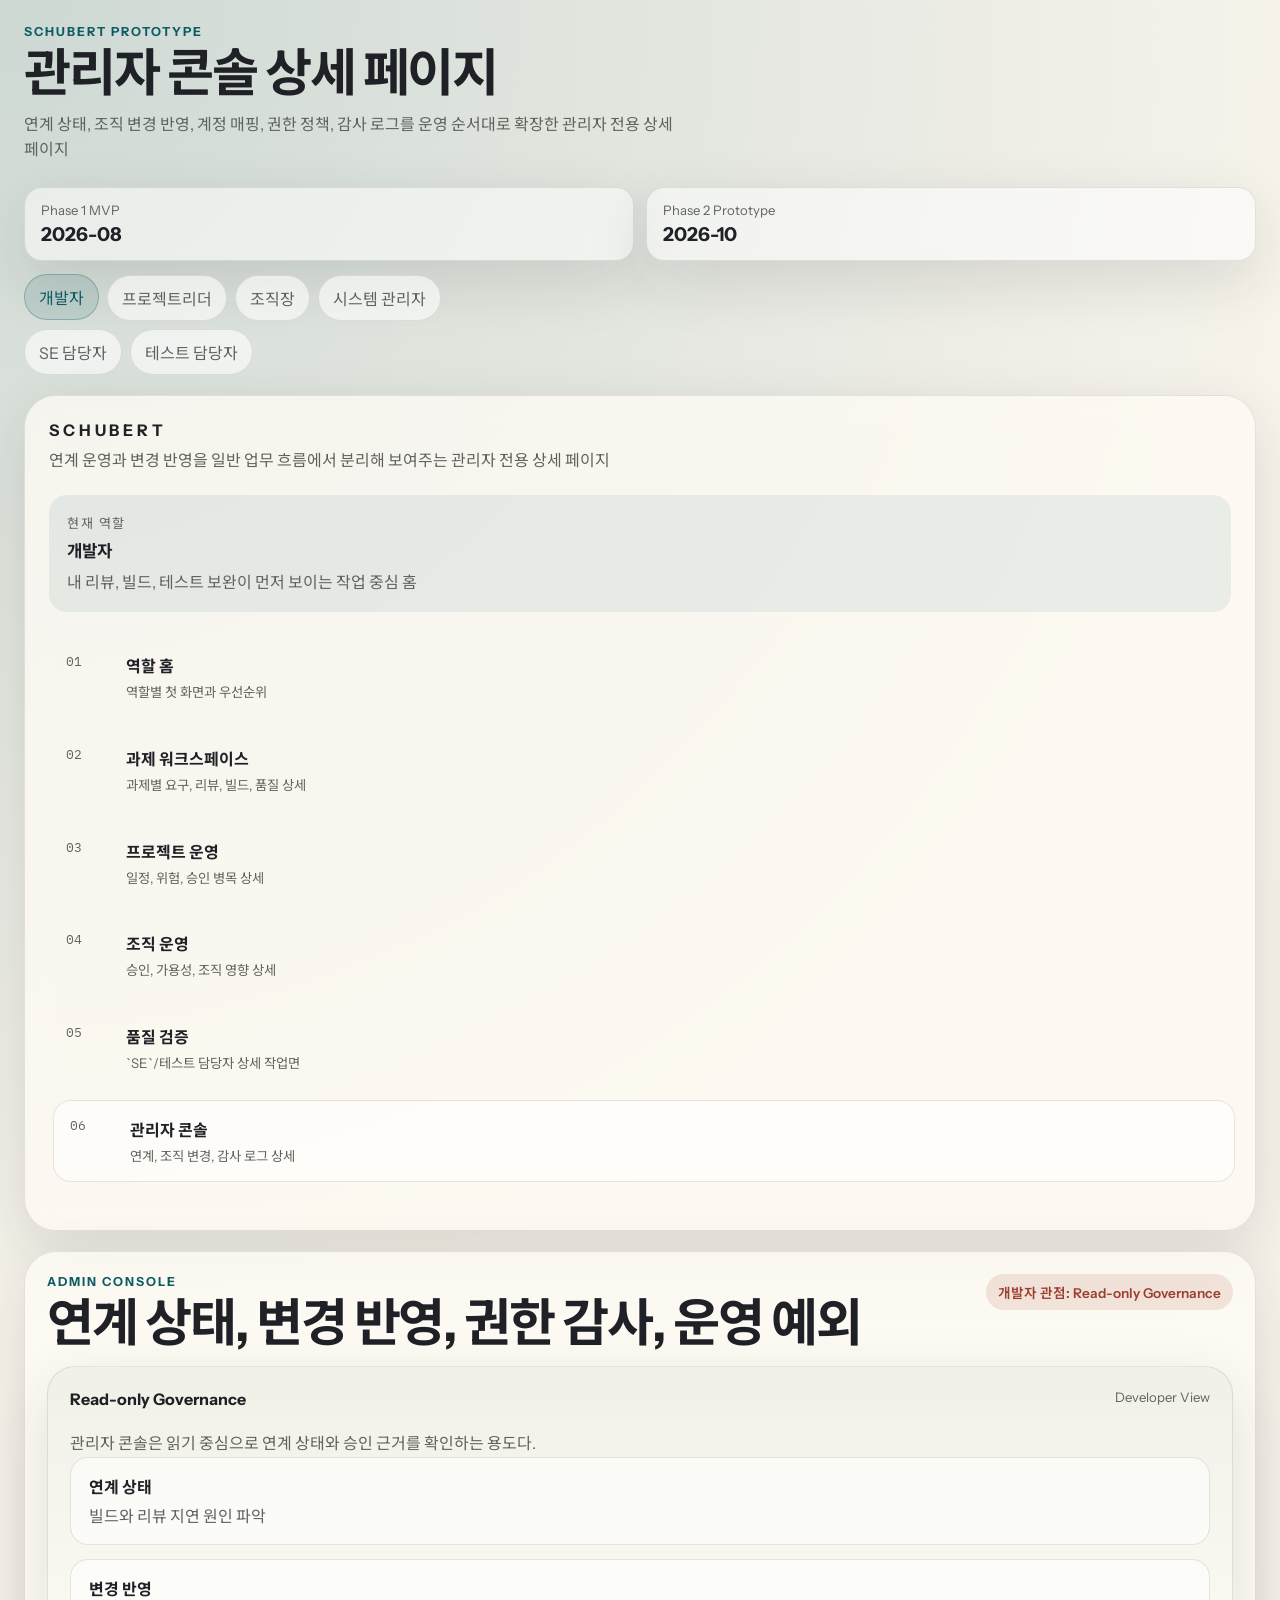
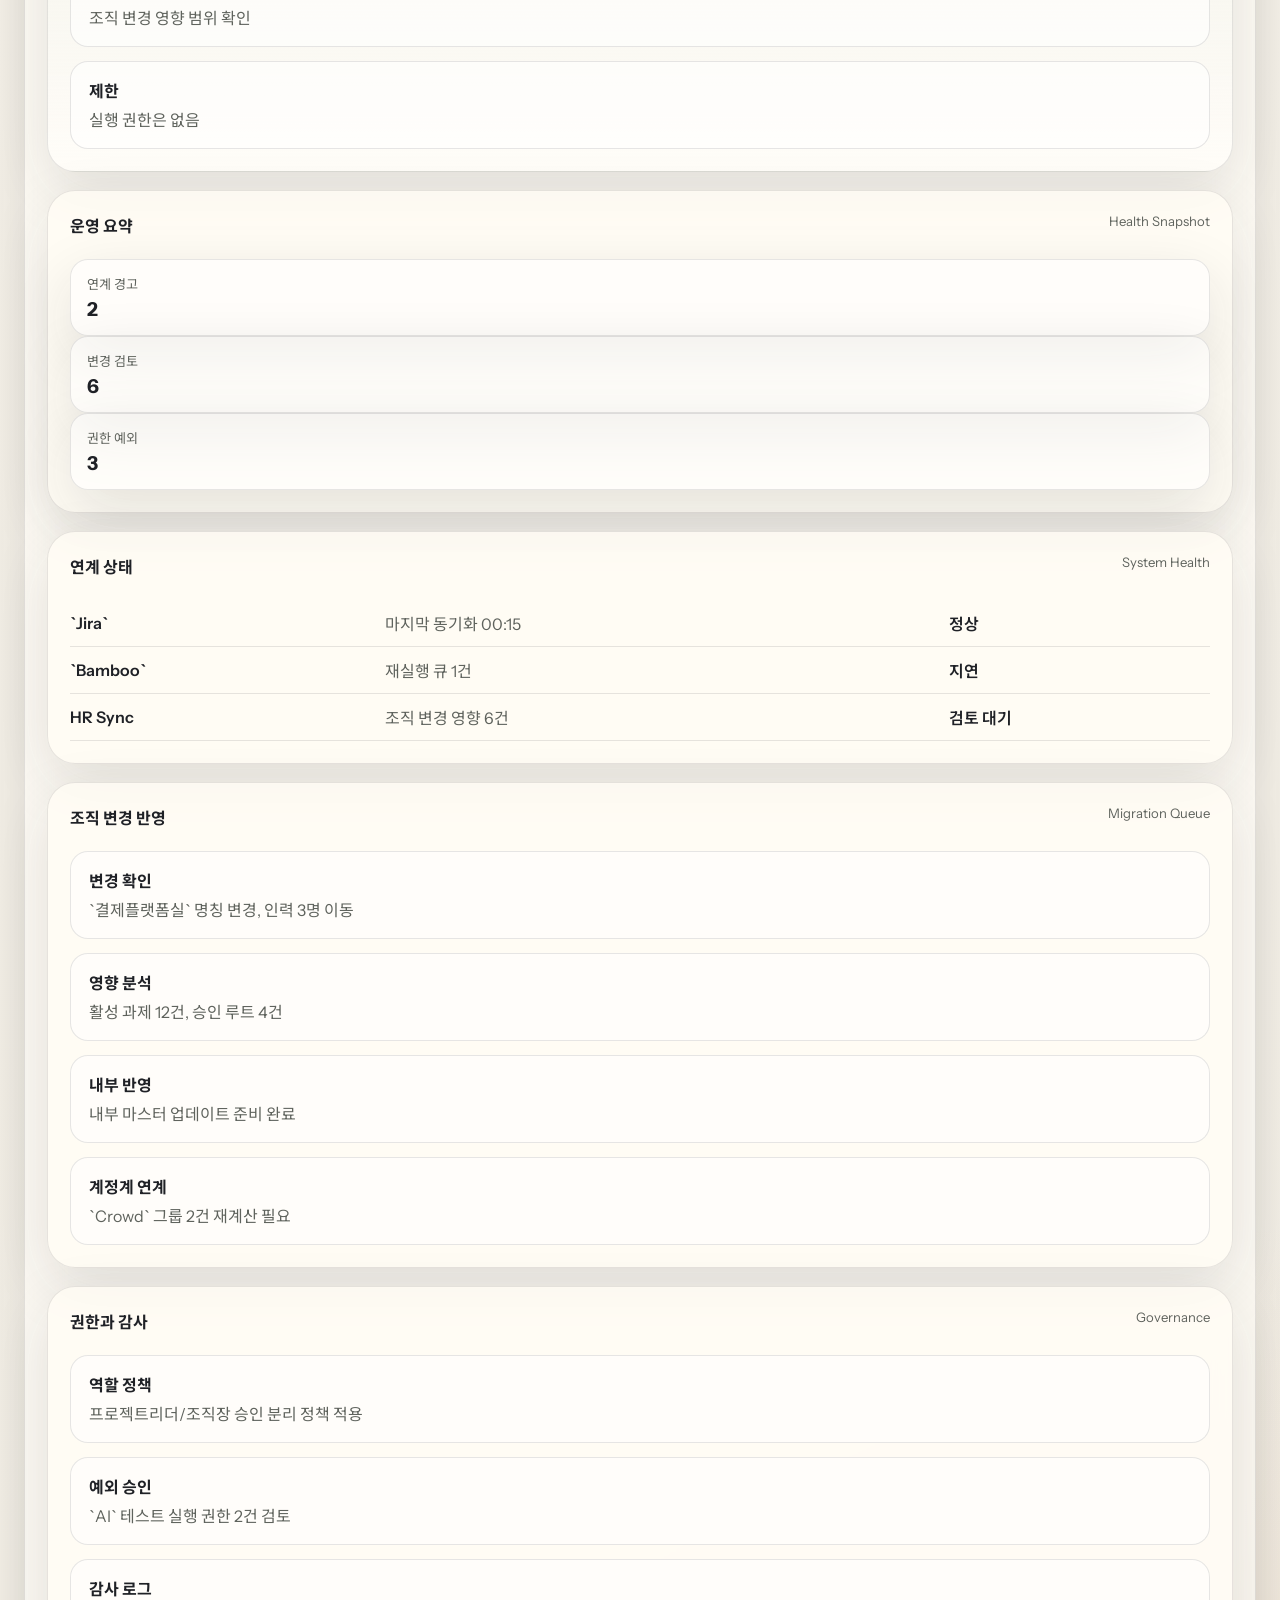
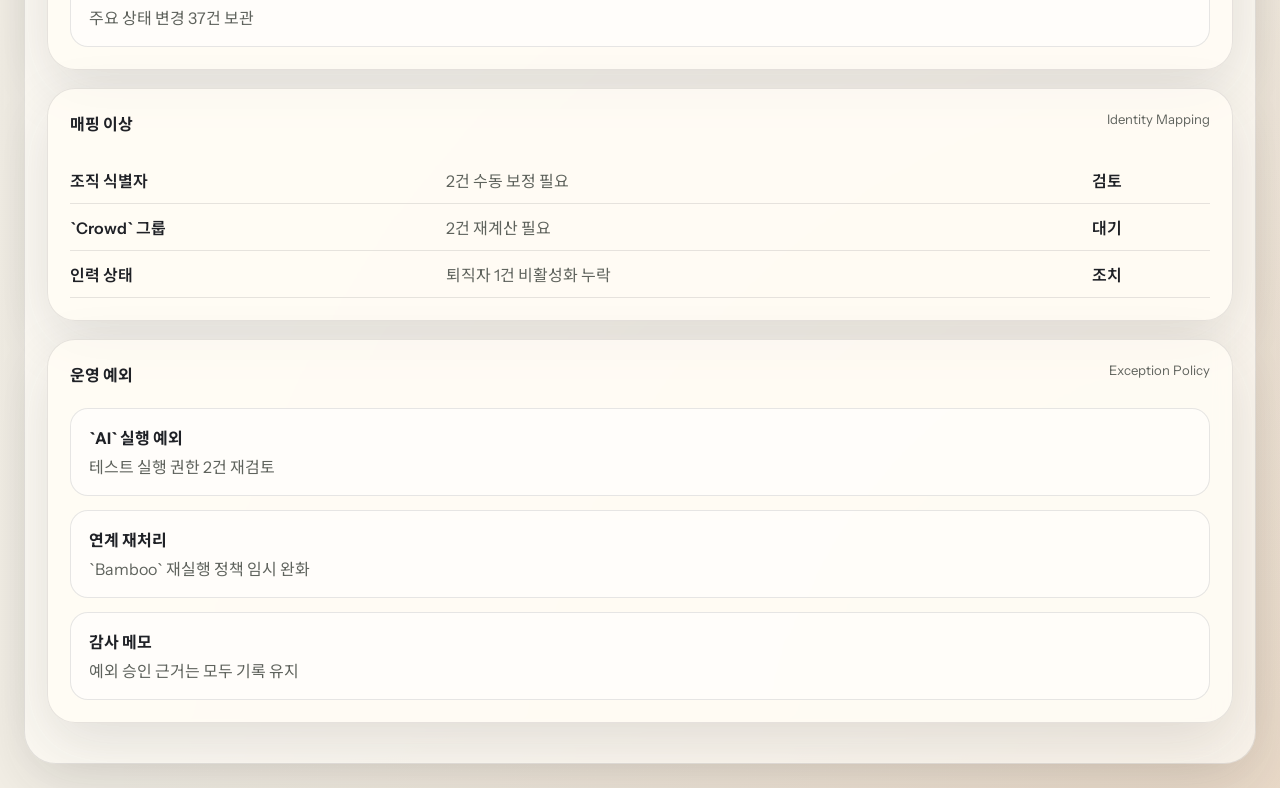
==== src/ui_prototype/admin.html @ fbc4ec31 "Add detailed prototype pages and renders" ====
<!DOCTYPE html>
<html lang="ko">
  <head><meta charset="UTF-8" /><meta name="viewport" content="width=device-width, initial-scale=1.0" /><title>Schubert Admin Console</title><link rel="preconnect" href="https://fonts.googleapis.com" /><link rel="preconnect" href="https://fonts.gstatic.com" crossorigin /><link href="https://fonts.googleapis.com/css2?family=Instrument+Sans:wght@400;500;600;700&family=IBM+Plex+Mono:wght@400;500&family=Noto+Sans+KR:wght@400;500;700&display=swap" rel="stylesheet" /><link rel="stylesheet" href="./styles.css" /></head>
  <body data-screen="admin">
    <div class="app-shell">
      <header class="topbar">
        <div class="topbar-copy"><p class="eyebrow">Schubert Prototype</p><h1>관리자 콘솔 상세 페이지</h1><p class="topbar-summary">연계 상태, 조직 변경 반영, 계정 매핑, 권한 정책, 감사 로그를 운영 순서대로 확장한 관리자 전용 상세 페이지</p></div>
        <div class="topbar-side"><div class="topbar-meta"><div><span>Phase 1 MVP</span><strong>2026-08</strong></div><div><span>Phase 2 Prototype</span><strong>2026-10</strong></div></div><div class="role-switcher" aria-label="역할 전환"><button class="role-chip" data-role="developer">개발자</button><button class="role-chip" data-role="project-lead">프로젝트리더</button><button class="role-chip" data-role="org-head">조직장</button><button class="role-chip" data-role="sys-admin">시스템 관리자</button><button class="role-chip" data-role="se">SE 담당자</button><button class="role-chip" data-role="qa">테스트 담당자</button></div></div>
      </header>
      <div class="layout">
        <aside class="sidebar">
          <div class="brand-block"><p class="brand-name">SCHUBERT</p><p class="brand-copy">연계 운영과 변경 반영을 일반 업무 흐름에서 분리해 보여주는 관리자 전용 상세 페이지</p></div>
          <div class="sidebar-role"><p class="sidebar-label">현재 역할</p><strong id="role-name">개발자</strong><p id="role-summary">내 리뷰, 빌드, 테스트 보완이 먼저 보이는 작업 중심 홈</p></div>
          <nav class="screen-nav" aria-label="프로토타입 화면">
            <a class="nav-item" data-screen="overview" href="./index.html"><span class="nav-index">01</span><span><strong>역할 홈</strong><small>역할별 첫 화면과 우선순위</small></span></a>
            <a class="nav-item" data-screen="tasks" href="./tasks.html"><span class="nav-index">02</span><span><strong>과제 워크스페이스</strong><small>과제별 요구, 리뷰, 빌드, 품질 상세</small></span></a>
            <a class="nav-item" data-screen="delivery" href="./delivery.html"><span class="nav-index">03</span><span><strong>프로젝트 운영</strong><small>일정, 위험, 승인 병목 상세</small></span></a>
            <a class="nav-item" data-screen="organization" href="./organization.html"><span class="nav-index">04</span><span><strong>조직 운영</strong><small>승인, 가용성, 조직 영향 상세</small></span></a>
            <a class="nav-item" data-screen="quality" href="./quality.html"><span class="nav-index">05</span><span><strong>품질 검증</strong><small>`SE`/테스트 담당자 상세 작업면</small></span></a>
            <a class="nav-item" data-screen="admin" href="./admin.html"><span class="nav-index">06</span><span><strong>관리자 콘솔</strong><small>연계, 조직 변경, 감사 로그 상세</small></span></a>
          </nav>
        </aside>
        <main class="workspace">
          <div class="screen-header"><div><p class="eyebrow">Admin Console</p><h2>연계 상태, 변경 반영, 권한 감사, 운영 예외</h2></div><div class="status-chip danger" id="page-role-chip">시스템 관리자 집중: Governance Console</div></div>
          <div class="detail-grid two-col">
            <section class="panel emphasis"><div class="panel-head"><h3 id="page-role-title">Governance Console</h3><span id="page-role-kicker">Admin Focus</span></div><p class="panel-copy" id="page-role-summary">연계 상태, 조직 변경 반영, 권한 예외와 감사 로그를 함께 본다.</p><div class="bullet-stack" id="page-role-points"></div></section>
            <section class="panel"><div class="panel-head"><h3>운영 요약</h3><span>Health Snapshot</span></div><div class="metric-block"><div><span>연계 경고</span><strong>2</strong></div><div><span>변경 검토</span><strong>6</strong></div><div><span>권한 예외</span><strong>3</strong></div></div></section>
          </div>
          <div class="detail-grid three-col">
            <section class="panel"><div class="panel-head"><h3>연계 상태</h3><span>System Health</span></div><table class="status-table"><tbody><tr><td>`Jira`</td><td>마지막 동기화 00:15</td><td class="ok">정상</td></tr><tr><td>`Bamboo`</td><td>재실행 큐 1건</td><td class="warn">지연</td></tr><tr><td>HR Sync</td><td>조직 변경 영향 6건</td><td class="warn">검토 대기</td></tr></tbody></table></section>
            <section class="panel"><div class="panel-head"><h3>조직 변경 반영</h3><span>Migration Queue</span></div><div class="bullet-stack"><div><strong>변경 확인</strong><p>`결제플랫폼실` 명칭 변경, 인력 3명 이동</p></div><div><strong>영향 분석</strong><p>활성 과제 12건, 승인 루트 4건</p></div><div><strong>내부 반영</strong><p>내부 마스터 업데이트 준비 완료</p></div><div><strong>계정계 연계</strong><p>`Crowd` 그룹 2건 재계산 필요</p></div></div></section>
            <section class="panel"><div class="panel-head"><h3>권한과 감사</h3><span>Governance</span></div><div class="bullet-stack"><div><strong>역할 정책</strong><p>프로젝트리더/조직장 승인 분리 정책 적용</p></div><div><strong>예외 승인</strong><p>`AI` 테스트 실행 권한 2건 검토</p></div><div><strong>감사 로그</strong><p>주요 상태 변경 37건 보관</p></div></div></section>
          </div>
          <div class="detail-grid two-col">
            <section class="panel"><div class="panel-head"><h3>매핑 이상</h3><span>Identity Mapping</span></div><table class="status-table"><tbody><tr><td>조직 식별자</td><td>2건 수동 보정 필요</td><td class="warn">검토</td></tr><tr><td>`Crowd` 그룹</td><td>2건 재계산 필요</td><td class="warn">대기</td></tr><tr><td>인력 상태</td><td>퇴직자 1건 비활성화 누락</td><td class="danger-text">조치</td></tr></tbody></table></section>
            <section class="panel"><div class="panel-head"><h3>운영 예외</h3><span>Exception Policy</span></div><div class="bullet-stack"><div><strong>`AI` 실행 예외</strong><p>테스트 실행 권한 2건 재검토</p></div><div><strong>연계 재처리</strong><p>`Bamboo` 재실행 정책 임시 완화</p></div><div><strong>감사 메모</strong><p>예외 승인 근거는 모두 기록 유지</p></div></div></section>
          </div>
        </main>
      </div>
    </div>
    <script src="./app.js"></script>
  </body>
</html>
---- src/ui_prototype/styles.css ----
:root {
  --bg: #f3efe6;
  --surface: rgba(255, 252, 245, 0.82);
  --surface-strong: #fffaf0;
  --ink: #1f2126;
  --muted: #5f635d;
  --line: rgba(31, 33, 38, 0.11);
  --accent: #0d5c63;
  --accent-soft: rgba(13, 92, 99, 0.14);
  --warning: #b86a2d;
  --danger: #9c3f2f;
  --neutral: #365c8d;
  --shadow: 0 20px 60px rgba(35, 36, 31, 0.12);
  --radius-lg: 28px;
  --radius-md: 18px;
  --radius-sm: 12px;
}

* {
  box-sizing: border-box;
}

body {
  margin: 0;
  min-height: 100vh;
  font-family: "Instrument Sans", "Noto Sans KR", sans-serif;
  color: var(--ink);
  background:
    radial-gradient(circle at top left, rgba(13, 92, 99, 0.18), transparent 32%),
    radial-gradient(circle at bottom right, rgba(184, 106, 45, 0.16), transparent 28%),
    linear-gradient(180deg, #f8f4ec 0%, var(--bg) 100%);
}

button {
  font: inherit;
}

a {
  color: inherit;
}

.app-shell {
  padding: 24px;
}

.topbar {
  display: flex;
  justify-content: space-between;
  gap: 24px;
  margin-bottom: 20px;
}

.topbar-copy {
  max-width: 760px;
}

.topbar-side {
  display: grid;
  gap: 14px;
  align-content: start;
}

.topbar h1,
.hero-copy h2,
.screen-header h2,
.section-head h2 {
  margin: 0;
  font-size: clamp(2rem, 4vw, 3.6rem);
  line-height: 0.95;
  letter-spacing: -0.04em;
}

.topbar-summary,
.task-copy,
.panel-copy {
  margin: 14px 0 0;
  max-width: 60ch;
  color: var(--muted);
  line-height: 1.6;
}

.eyebrow {
  margin: 0 0 10px;
  color: var(--accent);
  font-size: 0.78rem;
  font-weight: 700;
  letter-spacing: 0.16em;
  text-transform: uppercase;
}

.topbar-meta {
  display: grid;
  grid-template-columns: repeat(2, minmax(120px, 1fr));
  gap: 12px;
  min-width: 320px;
}

.topbar-meta div,
.hero-metrics article,
.metric-block div {
  padding: 14px 16px;
  border: 1px solid var(--line);
  border-radius: var(--radius-md);
  background: rgba(255, 255, 255, 0.5);
  box-shadow: var(--shadow);
}

.topbar-meta span,
.hero-metrics span,
.metric-block span,
.panel-head span,
.section-head p,
.alert-card small {
  display: block;
  color: var(--muted);
  font-size: 0.82rem;
}

.topbar-meta strong,
.hero-metrics strong,
.metric-block strong {
  display: block;
  margin-top: 4px;
  font-size: 1.2rem;
}

.role-switcher {
  display: flex;
  flex-wrap: wrap;
  gap: 8px;
  max-width: 420px;
}

.role-chip {
  padding: 10px 14px;
  border: 1px solid var(--line);
  border-radius: 999px;
  background: rgba(255, 255, 255, 0.6);
  color: var(--muted);
  cursor: pointer;
  transition: background 180ms ease, border-color 180ms ease, color 180ms ease, transform 180ms ease;
}

.role-chip.active,
.role-chip:hover {
  background: rgba(13, 92, 99, 0.12);
  border-color: rgba(13, 92, 99, 0.3);
  color: var(--accent);
  transform: translateY(-1px);
}

.layout {
  display: grid;
  grid-template-columns: 310px minmax(0, 1fr);
  gap: 20px;
}

.sidebar,
.workspace {
  min-height: calc(100svh - 120px);
}

.sidebar {
  padding: 24px;
  border: 1px solid var(--line);
  border-radius: 32px;
  background: rgba(255, 251, 245, 0.74);
  box-shadow: var(--shadow);
  backdrop-filter: blur(14px);
}

.brand-name {
  margin: 0 0 8px;
  font-size: 1rem;
  font-weight: 700;
  letter-spacing: 0.24em;
}

.brand-copy {
  margin: 0;
  color: var(--muted);
  line-height: 1.55;
}

.sidebar-role {
  margin-top: 22px;
  padding: 18px;
  border-radius: var(--radius-md);
  background: rgba(13, 92, 99, 0.08);
}

.sidebar-role strong {
  display: block;
  margin-bottom: 8px;
  font-size: 1.05rem;
}

.sidebar-label {
  margin: 0 0 6px;
  color: var(--muted);
  font-size: 0.82rem;
  text-transform: uppercase;
  letter-spacing: 0.12em;
}

.sidebar-role p:last-child {
  margin: 0;
  color: var(--muted);
  line-height: 1.55;
}

.screen-nav {
  display: grid;
  gap: 10px;
  margin: 24px 0;
}

.nav-item {
  display: grid;
  grid-template-columns: 48px 1fr;
  align-items: start;
  gap: 12px;
  padding: 16px;
  border: 1px solid transparent;
  border-radius: var(--radius-md);
  background: transparent;
  color: inherit;
  text-align: left;
  cursor: pointer;
  transition: transform 180ms ease, background 180ms ease, border-color 180ms ease;
  text-decoration: none;
}

.nav-item:hover,
.nav-item.active {
  border-color: var(--line);
  background: rgba(255, 255, 255, 0.55);
  transform: translateX(4px);
}

.nav-index {
  color: var(--muted);
  font-family: "IBM Plex Mono", monospace;
  font-size: 0.82rem;
}

.nav-item strong,
.panel-head h3,
.section-head h2,
.task-hero h3 {
  display: block;
  margin: 0 0 4px;
  font-size: 1rem;
}

.nav-item small {
  color: var(--muted);
  line-height: 1.4;
}

.sidebar-note {
  padding-top: 20px;
  border-top: 1px solid var(--line);
}

.sidebar-note h2 {
  margin: 0 0 12px;
  font-size: 0.95rem;
}

.sidebar-note ul,
.rule-list,
.impact-list,
.people-list {
  margin: 0;
  padding-left: 18px;
  color: var(--muted);
  line-height: 1.6;
}

.workspace {
  position: relative;
  padding: 22px;
  border: 1px solid var(--line);
  border-radius: 32px;
  background: rgba(255, 253, 247, 0.72);
  box-shadow: var(--shadow);
  backdrop-filter: blur(18px);
}

.screen {
  display: none;
  animation: reveal 240ms ease;
}

.screen.active {
  display: block;
}

@keyframes reveal {
  from {
    opacity: 0;
    transform: translateY(8px);
  }
  to {
    opacity: 1;
    transform: translateY(0);
  }
}

.hero-panel,
.panel,
.alert-card,
.section-block,
.task-hero {
  border: 1px solid var(--line);
  border-radius: var(--radius-lg);
  background: var(--surface);
  box-shadow: var(--shadow);
}

.hero-panel {
  display: grid;
  grid-template-columns: 1.35fr 0.85fr;
  gap: 24px;
  padding: 28px;
  margin-bottom: 18px;
  background:
    linear-gradient(135deg, rgba(13, 92, 99, 0.9), rgba(24, 34, 40, 0.92)),
    #1b2328;
  color: #f8f6ef;
}

.hero-copy p:last-child {
  max-width: 52ch;
  color: rgba(248, 246, 239, 0.82);
  line-height: 1.6;
}

.hero-metrics {
  display: grid;
  gap: 12px;
}

.hero-metrics article {
  background: rgba(255, 255, 255, 0.08);
  color: #f8f6ef;
}

.section-block {
  padding: 24px;
  margin-bottom: 18px;
}

.section-head {
  margin-bottom: 18px;
}

.strip-grid,
.workspace-grid,
.task-state,
.signal-list,
.action-list,
.bullet-stack,
.mini-list,
.timeline-list {
  display: grid;
  gap: 14px;
}

.strip-grid {
  grid-template-columns: repeat(3, minmax(0, 1fr));
}

.workspace-grid {
  grid-template-columns: repeat(3, minmax(0, 1fr));
}

.detail-grid {
  display: grid;
  gap: 18px;
  margin-bottom: 18px;
}

.detail-grid.two-col {
  grid-template-columns: 1.1fr 0.9fr;
}

.detail-grid.three-col {
  grid-template-columns: repeat(3, minmax(0, 1fr));
}

.panel {
  padding: 22px;
}

.panel.emphasis {
  background:
    linear-gradient(180deg, rgba(13, 92, 99, 0.06), rgba(255, 255, 255, 0.55)),
    var(--surface-strong);
}

.panel-head,
.screen-header {
  display: flex;
  justify-content: space-between;
  align-items: flex-start;
  gap: 16px;
  margin-bottom: 18px;
}

.priority-card,
.signal-card,
.focus-card,
.bullet-stack > div,
.mini-list > div,
.timeline-list > div,
.action-list > div,
.task-state div {
  padding: 16px 18px;
  border: 1px solid var(--line);
  border-radius: var(--radius-md);
  background: rgba(255, 255, 255, 0.58);
}

.priority-card p,
.signal-card p,
.focus-card p,
.bullet-stack p,
.mini-list p,
.timeline-list p,
.action-list p {
  margin: 6px 0 0;
  color: var(--muted);
  line-height: 1.5;
}

.priority-card strong,
.signal-card strong,
.focus-card strong,
.bullet-stack strong,
.mini-list strong,
.timeline-list strong,
.action-list strong,
.task-state strong {
  font-size: 1rem;
}

.priority-card .priority-meta {
  margin-top: 10px;
  font-size: 0.82rem;
  color: var(--accent);
}

.signal-card.warning {
  background: rgba(184, 106, 45, 0.08);
}

.signal-card.danger {
  background: rgba(156, 63, 47, 0.08);
}

.signal-card.neutral {
  background: rgba(54, 92, 141, 0.08);
}

.status-chip,
.toggle-pill,
.tab-pill,
.event {
  display: inline-flex;
  align-items: center;
  padding: 8px 12px;
  border-radius: 999px;
  background: var(--accent-soft);
  color: var(--accent);
  font-size: 0.85rem;
  font-weight: 600;
}

.status-chip.danger {
  background: rgba(156, 63, 47, 0.12);
  color: var(--danger);
}

.toggle-pill,
.tab-pill {
  background: rgba(31, 33, 38, 0.06);
  color: var(--muted);
}

.toggle-pill.active,
.tab-pill.active {
  background: rgba(13, 92, 99, 0.12);
  color: var(--accent);
}

.task-hero {
  display: grid;
  grid-template-columns: 1.3fr 0.7fr;
  gap: 20px;
  padding: 24px;
  margin-bottom: 18px;
}

.task-code {
  margin: 0 0 10px;
  color: var(--accent);
  font-family: "IBM Plex Mono", monospace;
  font-size: 0.88rem;
}

.task-state {
  align-content: start;
}

.tab-ribbon,
.split-toggle,
.calendar-strip {
  display: flex;
  flex-wrap: wrap;
  gap: 10px;
}

.tab-ribbon {
  margin-bottom: 18px;
}

.status-table {
  width: 100%;
  border-collapse: collapse;
}

.status-table td {
  padding: 11px 0;
  border-bottom: 1px solid var(--line);
  color: var(--muted);
}

.status-table td:first-child,
.status-table td:last-child {
  color: var(--ink);
  font-weight: 600;
}

.ok {
  color: var(--accent);
}

.warn {
  color: var(--warning);
}

.danger-text {
  color: var(--danger);
}

.people-list {
  list-style: none;
  padding: 0;
}

.people-list li {
  display: flex;
  justify-content: space-between;
  gap: 14px;
  padding: 10px 0;
  border-bottom: 1px solid var(--line);
}

.event.trip {
  background: rgba(13, 92, 99, 0.14);
}

.event.leave {
  background: rgba(156, 63, 47, 0.12);
  color: var(--danger);
}

.event.review {
  background: rgba(56, 92, 141, 0.14);
  color: var(--neutral);
}

.event.edu {
  background: rgba(184, 106, 45, 0.16);
  color: var(--warning);
}

@media (max-width: 1280px) {
  .layout,
  .hero-panel,
  .task-hero,
  .workspace-grid,
  .strip-grid,
  .detail-grid.two-col,
  .detail-grid.three-col {
    grid-template-columns: 1fr;
  }

  .topbar {
    flex-direction: column;
  }

  .topbar-meta {
    min-width: 0;
    width: 100%;
  }
}

@media (max-width: 760px) {
  .app-shell {
    padding: 14px;
  }

  .sidebar,
  .workspace {
    padding: 18px;
    min-height: auto;
  }

  .screen-header,
  .panel-head {
    flex-direction: column;
    align-items: flex-start;
  }
}
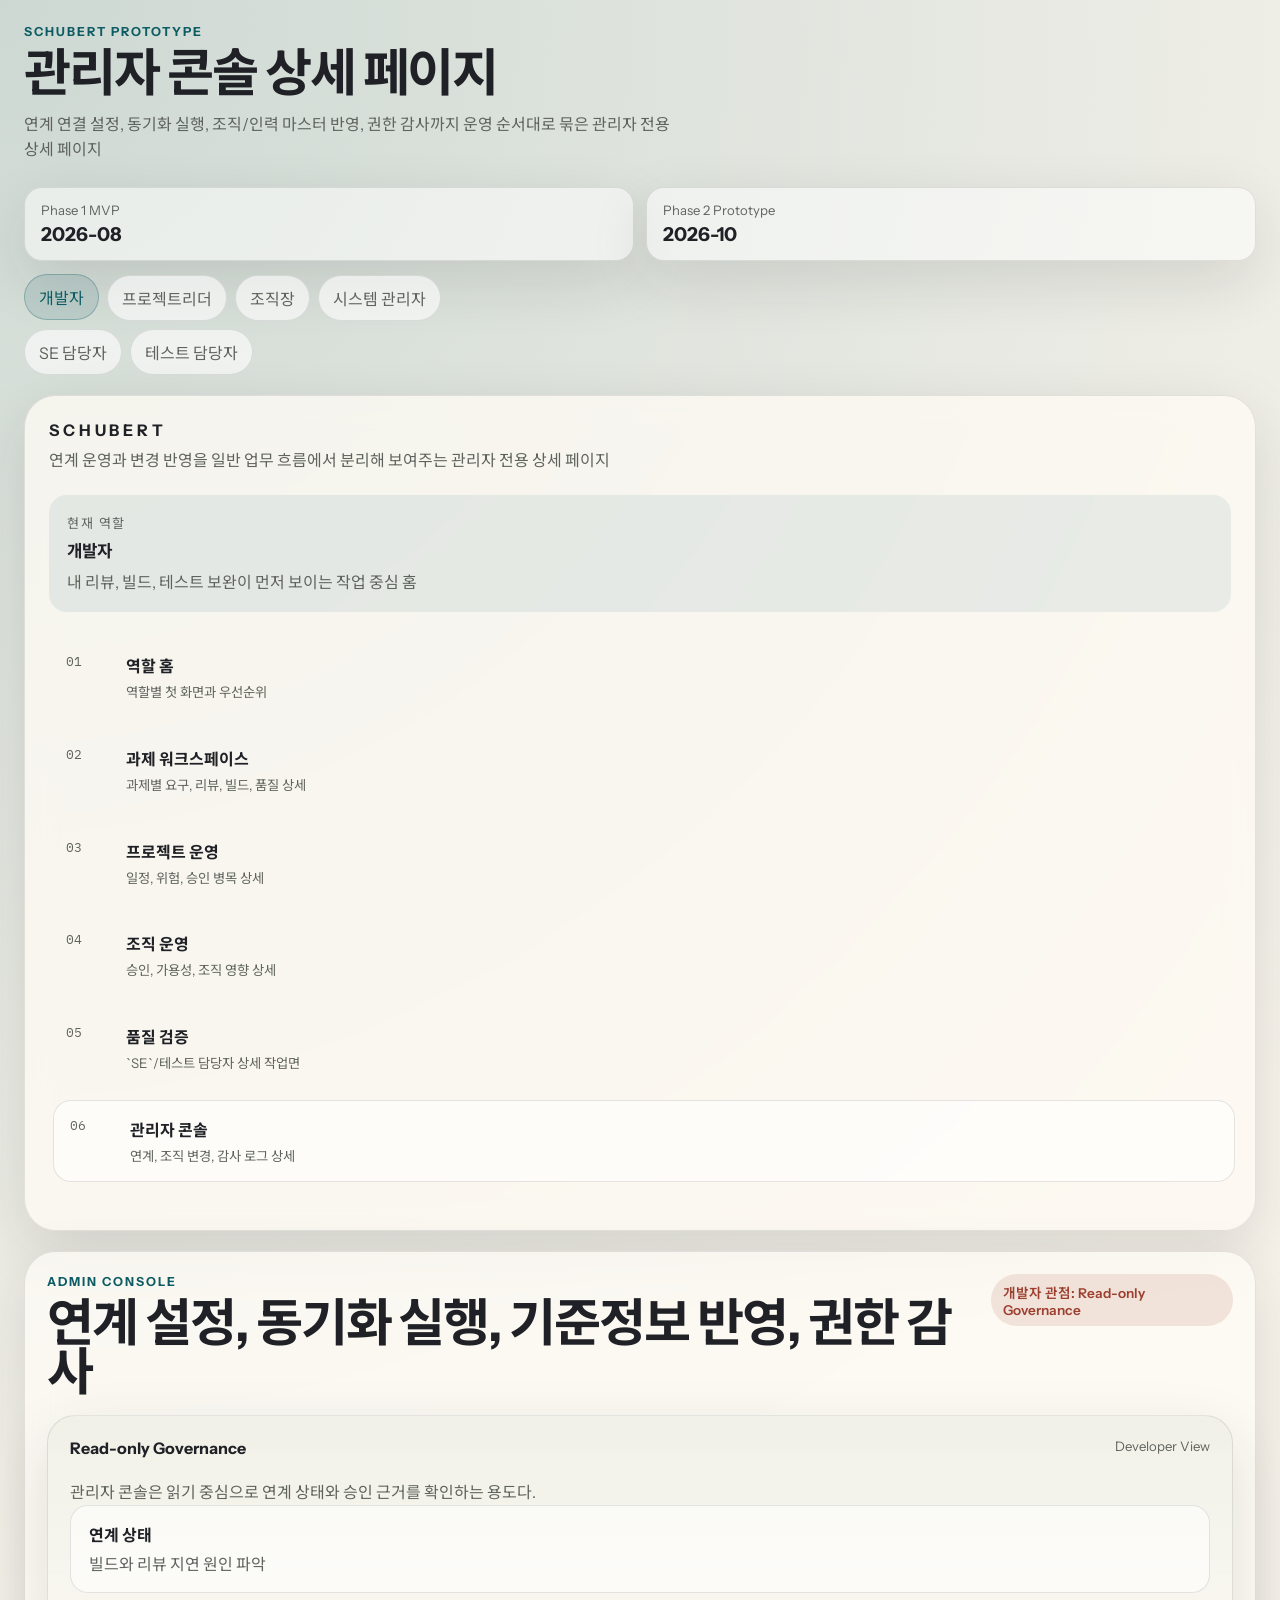
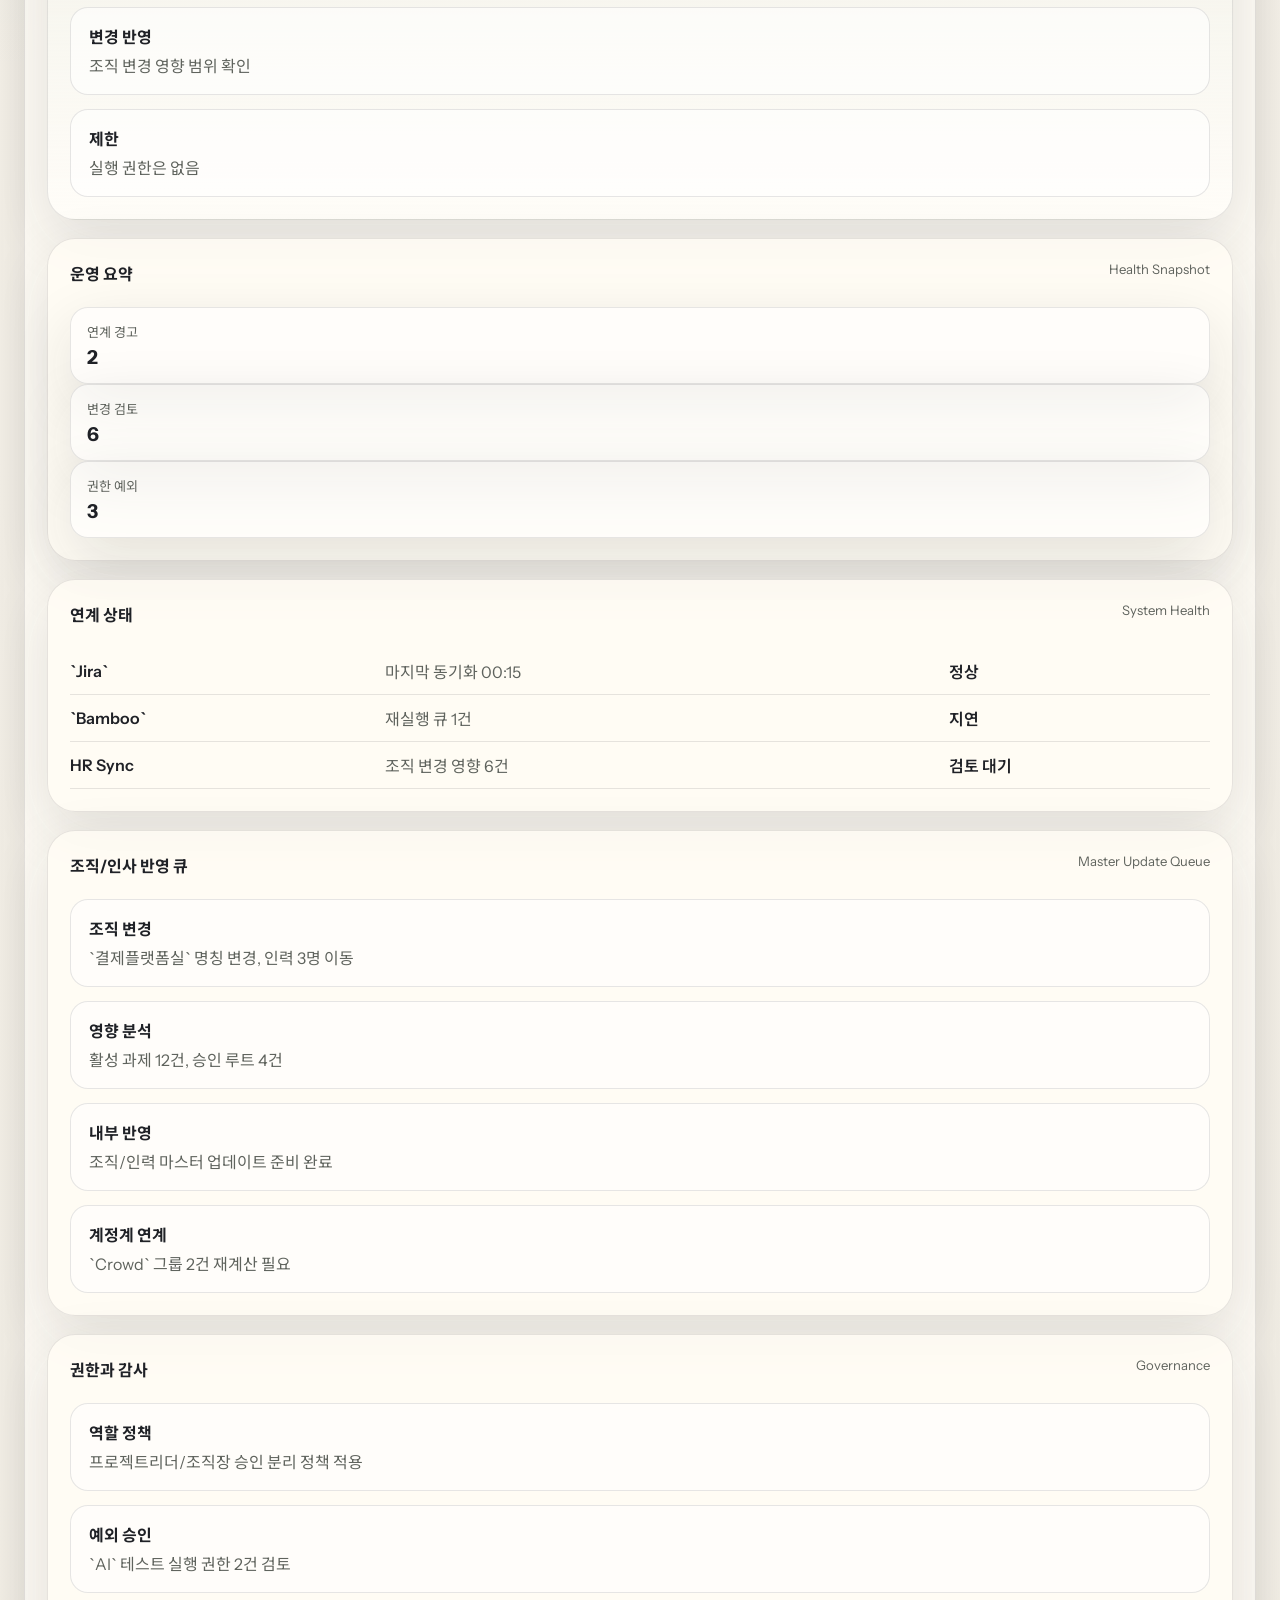
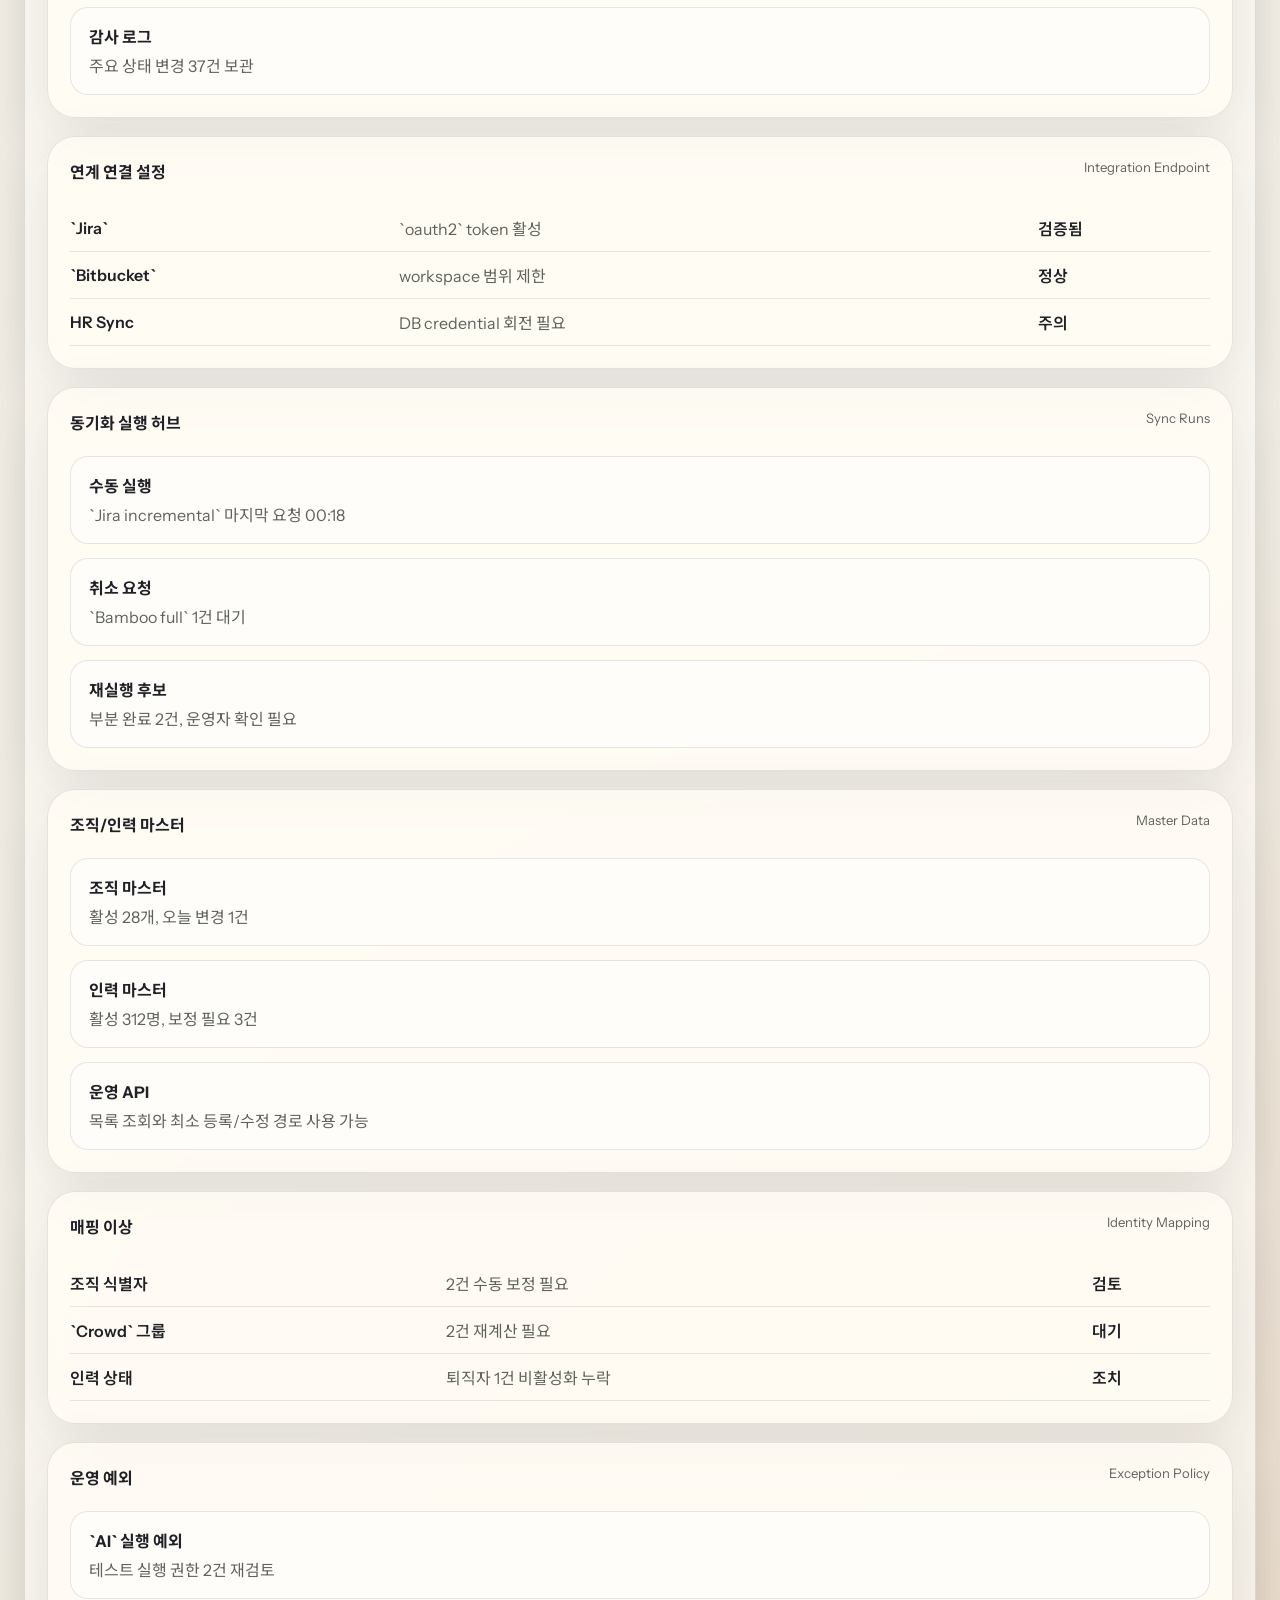
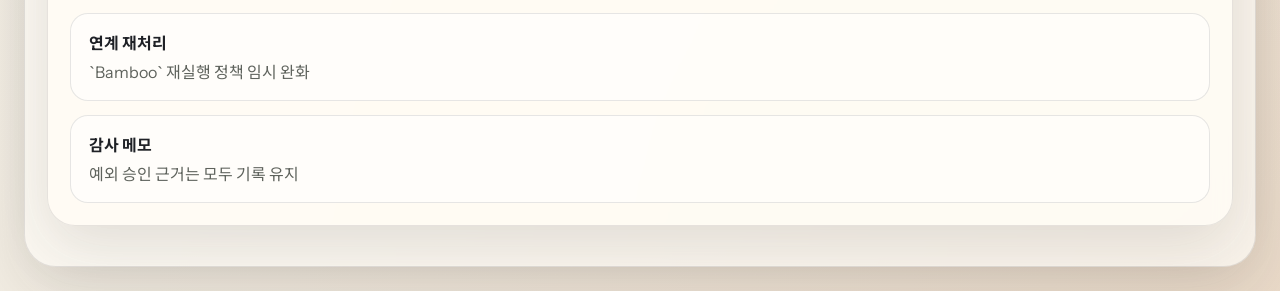
==== commit 9dfebb00: "Build master data pipeline and admin operations" ====
--- a/src/ui_prototype/admin.html
+++ b/src/ui_prototype/admin.html
@@ -4,7 +4,7 @@
   <body data-screen="admin">
     <div class="app-shell">
       <header class="topbar">
-        <div class="topbar-copy"><p class="eyebrow">Schubert Prototype</p><h1>관리자 콘솔 상세 페이지</h1><p class="topbar-summary">연계 상태, 조직 변경 반영, 계정 매핑, 권한 정책, 감사 로그를 운영 순서대로 확장한 관리자 전용 상세 페이지</p></div>
+        <div class="topbar-copy"><p class="eyebrow">Schubert Prototype</p><h1>관리자 콘솔 상세 페이지</h1><p class="topbar-summary">연계 연결 설정, 동기화 실행, 조직/인력 마스터 반영, 권한 감사까지 운영 순서대로 묶은 관리자 전용 상세 페이지</p></div>
         <div class="topbar-side"><div class="topbar-meta"><div><span>Phase 1 MVP</span><strong>2026-08</strong></div><div><span>Phase 2 Prototype</span><strong>2026-10</strong></div></div><div class="role-switcher" aria-label="역할 전환"><button class="role-chip" data-role="developer">개발자</button><button class="role-chip" data-role="project-lead">프로젝트리더</button><button class="role-chip" data-role="org-head">조직장</button><button class="role-chip" data-role="sys-admin">시스템 관리자</button><button class="role-chip" data-role="se">SE 담당자</button><button class="role-chip" data-role="qa">테스트 담당자</button></div></div>
       </header>
       <div class="layout">
@@ -21,15 +21,20 @@
           </nav>
         </aside>
         <main class="workspace">
-          <div class="screen-header"><div><p class="eyebrow">Admin Console</p><h2>연계 상태, 변경 반영, 권한 감사, 운영 예외</h2></div><div class="status-chip danger" id="page-role-chip">시스템 관리자 집중: Governance Console</div></div>
+          <div class="screen-header"><div><p class="eyebrow">Admin Console</p><h2>연계 설정, 동기화 실행, 기준정보 반영, 권한 감사</h2></div><div class="status-chip danger" id="page-role-chip">시스템 관리자 집중: Governance Console</div></div>
           <div class="detail-grid two-col">
             <section class="panel emphasis"><div class="panel-head"><h3 id="page-role-title">Governance Console</h3><span id="page-role-kicker">Admin Focus</span></div><p class="panel-copy" id="page-role-summary">연계 상태, 조직 변경 반영, 권한 예외와 감사 로그를 함께 본다.</p><div class="bullet-stack" id="page-role-points"></div></section>
             <section class="panel"><div class="panel-head"><h3>운영 요약</h3><span>Health Snapshot</span></div><div class="metric-block"><div><span>연계 경고</span><strong>2</strong></div><div><span>변경 검토</span><strong>6</strong></div><div><span>권한 예외</span><strong>3</strong></div></div></section>
           </div>
           <div class="detail-grid three-col">
             <section class="panel"><div class="panel-head"><h3>연계 상태</h3><span>System Health</span></div><table class="status-table"><tbody><tr><td>`Jira`</td><td>마지막 동기화 00:15</td><td class="ok">정상</td></tr><tr><td>`Bamboo`</td><td>재실행 큐 1건</td><td class="warn">지연</td></tr><tr><td>HR Sync</td><td>조직 변경 영향 6건</td><td class="warn">검토 대기</td></tr></tbody></table></section>
-            <section class="panel"><div class="panel-head"><h3>조직 변경 반영</h3><span>Migration Queue</span></div><div class="bullet-stack"><div><strong>변경 확인</strong><p>`결제플랫폼실` 명칭 변경, 인력 3명 이동</p></div><div><strong>영향 분석</strong><p>활성 과제 12건, 승인 루트 4건</p></div><div><strong>내부 반영</strong><p>내부 마스터 업데이트 준비 완료</p></div><div><strong>계정계 연계</strong><p>`Crowd` 그룹 2건 재계산 필요</p></div></div></section>
+            <section class="panel"><div class="panel-head"><h3>조직/인사 반영 큐</h3><span>Master Update Queue</span></div><div class="bullet-stack"><div><strong>조직 변경</strong><p>`결제플랫폼실` 명칭 변경, 인력 3명 이동</p></div><div><strong>영향 분석</strong><p>활성 과제 12건, 승인 루트 4건</p></div><div><strong>내부 반영</strong><p>조직/인력 마스터 업데이트 준비 완료</p></div><div><strong>계정계 연계</strong><p>`Crowd` 그룹 2건 재계산 필요</p></div></div></section>
             <section class="panel"><div class="panel-head"><h3>권한과 감사</h3><span>Governance</span></div><div class="bullet-stack"><div><strong>역할 정책</strong><p>프로젝트리더/조직장 승인 분리 정책 적용</p></div><div><strong>예외 승인</strong><p>`AI` 테스트 실행 권한 2건 검토</p></div><div><strong>감사 로그</strong><p>주요 상태 변경 37건 보관</p></div></div></section>
+          </div>
+          <div class="detail-grid three-col">
+            <section class="panel"><div class="panel-head"><h3>연계 연결 설정</h3><span>Integration Endpoint</span></div><table class="status-table"><tbody><tr><td>`Jira`</td><td>`oauth2` token 활성</td><td class="ok">검증됨</td></tr><tr><td>`Bitbucket`</td><td>workspace 범위 제한</td><td class="ok">정상</td></tr><tr><td>HR Sync</td><td>DB credential 회전 필요</td><td class="warn">주의</td></tr></tbody></table></section>
+            <section class="panel"><div class="panel-head"><h3>동기화 실행 허브</h3><span>Sync Runs</span></div><div class="bullet-stack"><div><strong>수동 실행</strong><p>`Jira incremental` 마지막 요청 00:18</p></div><div><strong>취소 요청</strong><p>`Bamboo full` 1건 대기</p></div><div><strong>재실행 후보</strong><p>부분 완료 2건, 운영자 확인 필요</p></div></div></section>
+            <section class="panel"><div class="panel-head"><h3>조직/인력 마스터</h3><span>Master Data</span></div><div class="bullet-stack"><div><strong>조직 마스터</strong><p>활성 28개, 오늘 변경 1건</p></div><div><strong>인력 마스터</strong><p>활성 312명, 보정 필요 3건</p></div><div><strong>운영 API</strong><p>목록 조회와 최소 등록/수정 경로 사용 가능</p></div></div></section>
           </div>
           <div class="detail-grid two-col">
             <section class="panel"><div class="panel-head"><h3>매핑 이상</h3><span>Identity Mapping</span></div><table class="status-table"><tbody><tr><td>조직 식별자</td><td>2건 수동 보정 필요</td><td class="warn">검토</td></tr><tr><td>`Crowd` 그룹</td><td>2건 재계산 필요</td><td class="warn">대기</td></tr><tr><td>인력 상태</td><td>퇴직자 1건 비활성화 누락</td><td class="danger-text">조치</td></tr></tbody></table></section>
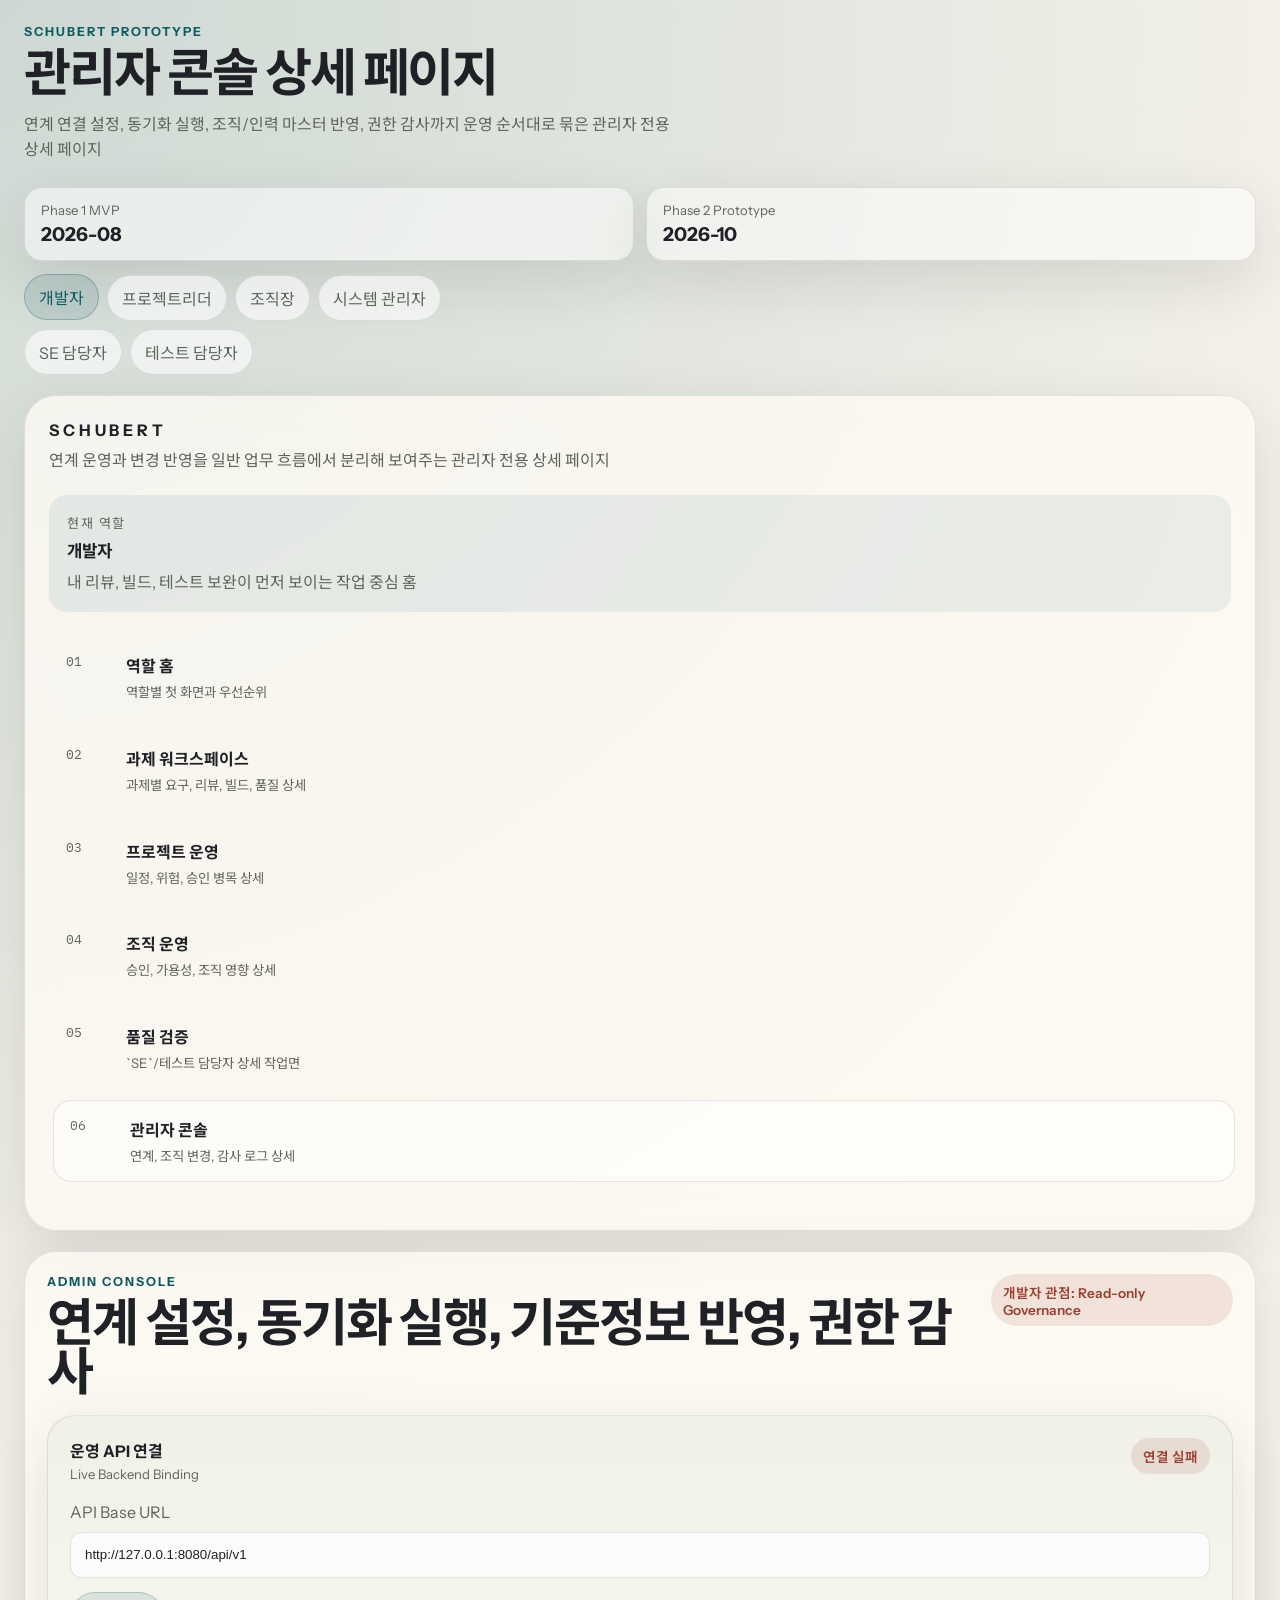
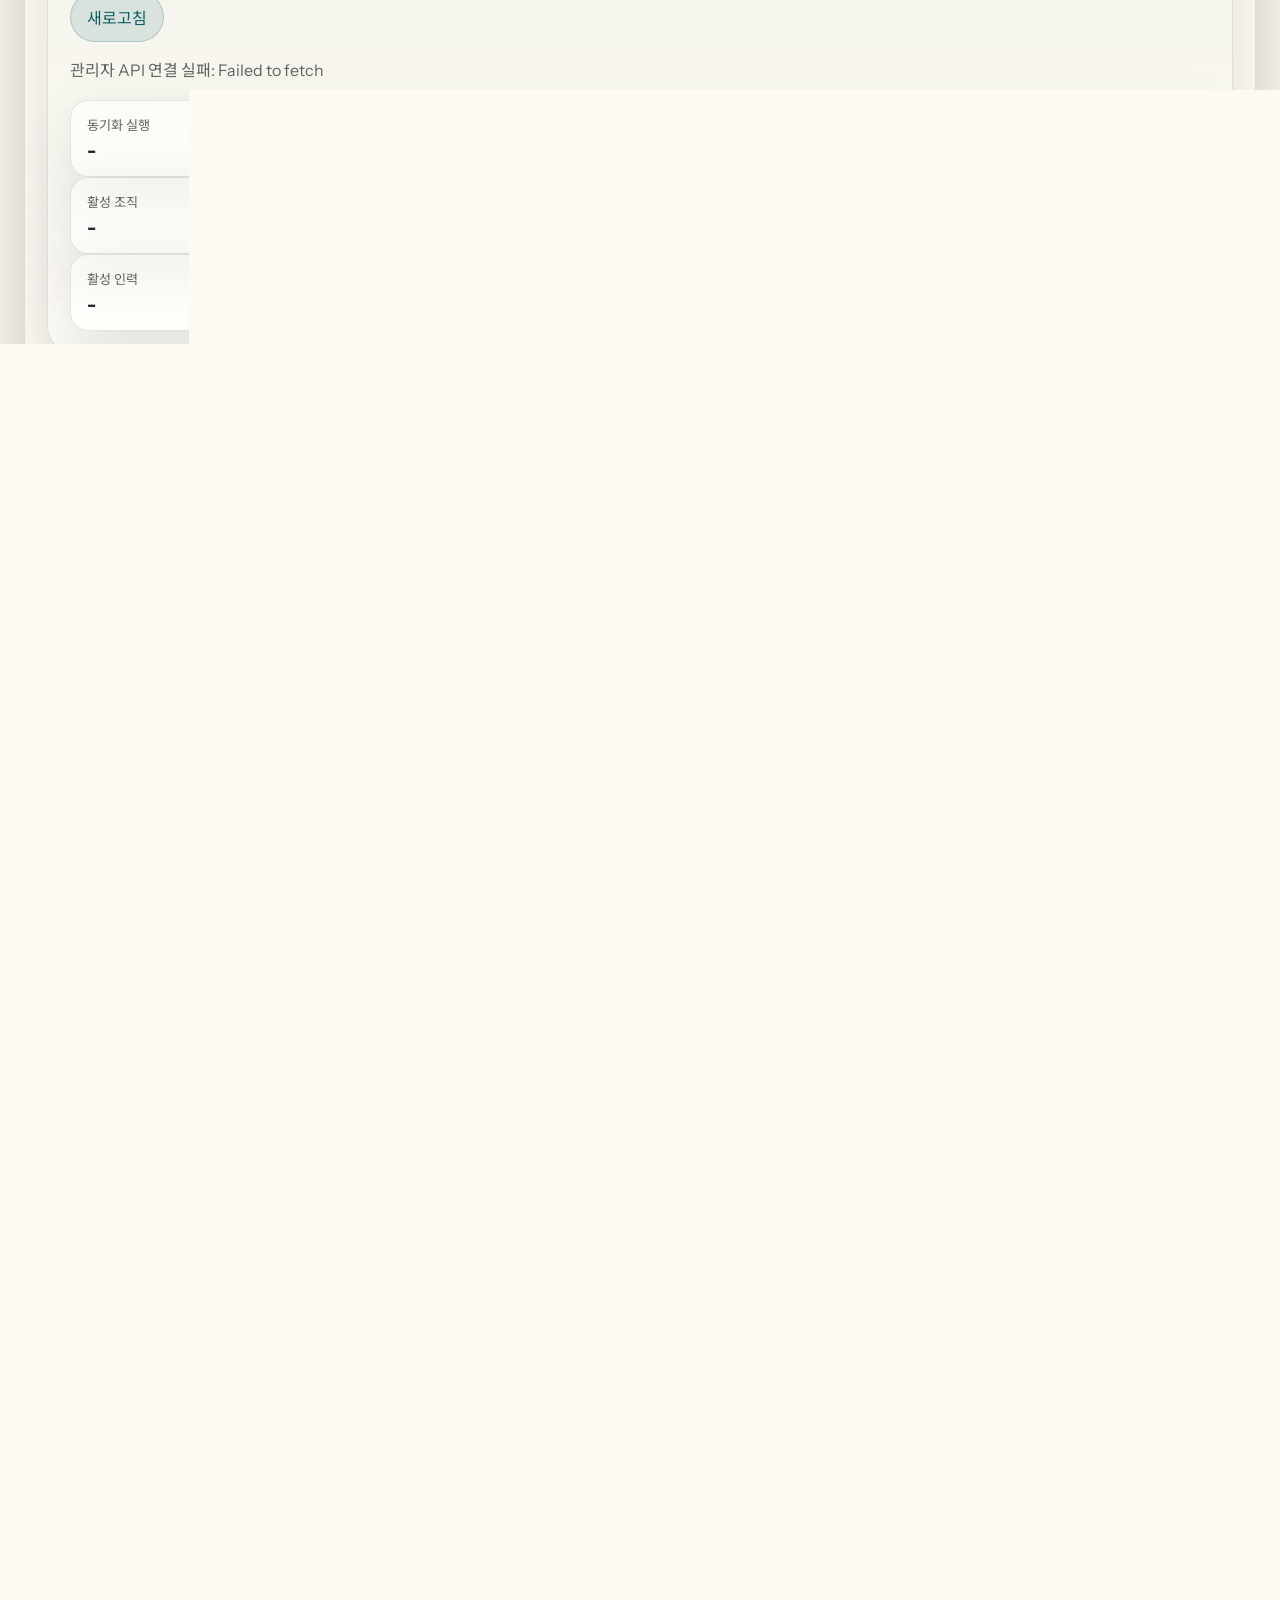
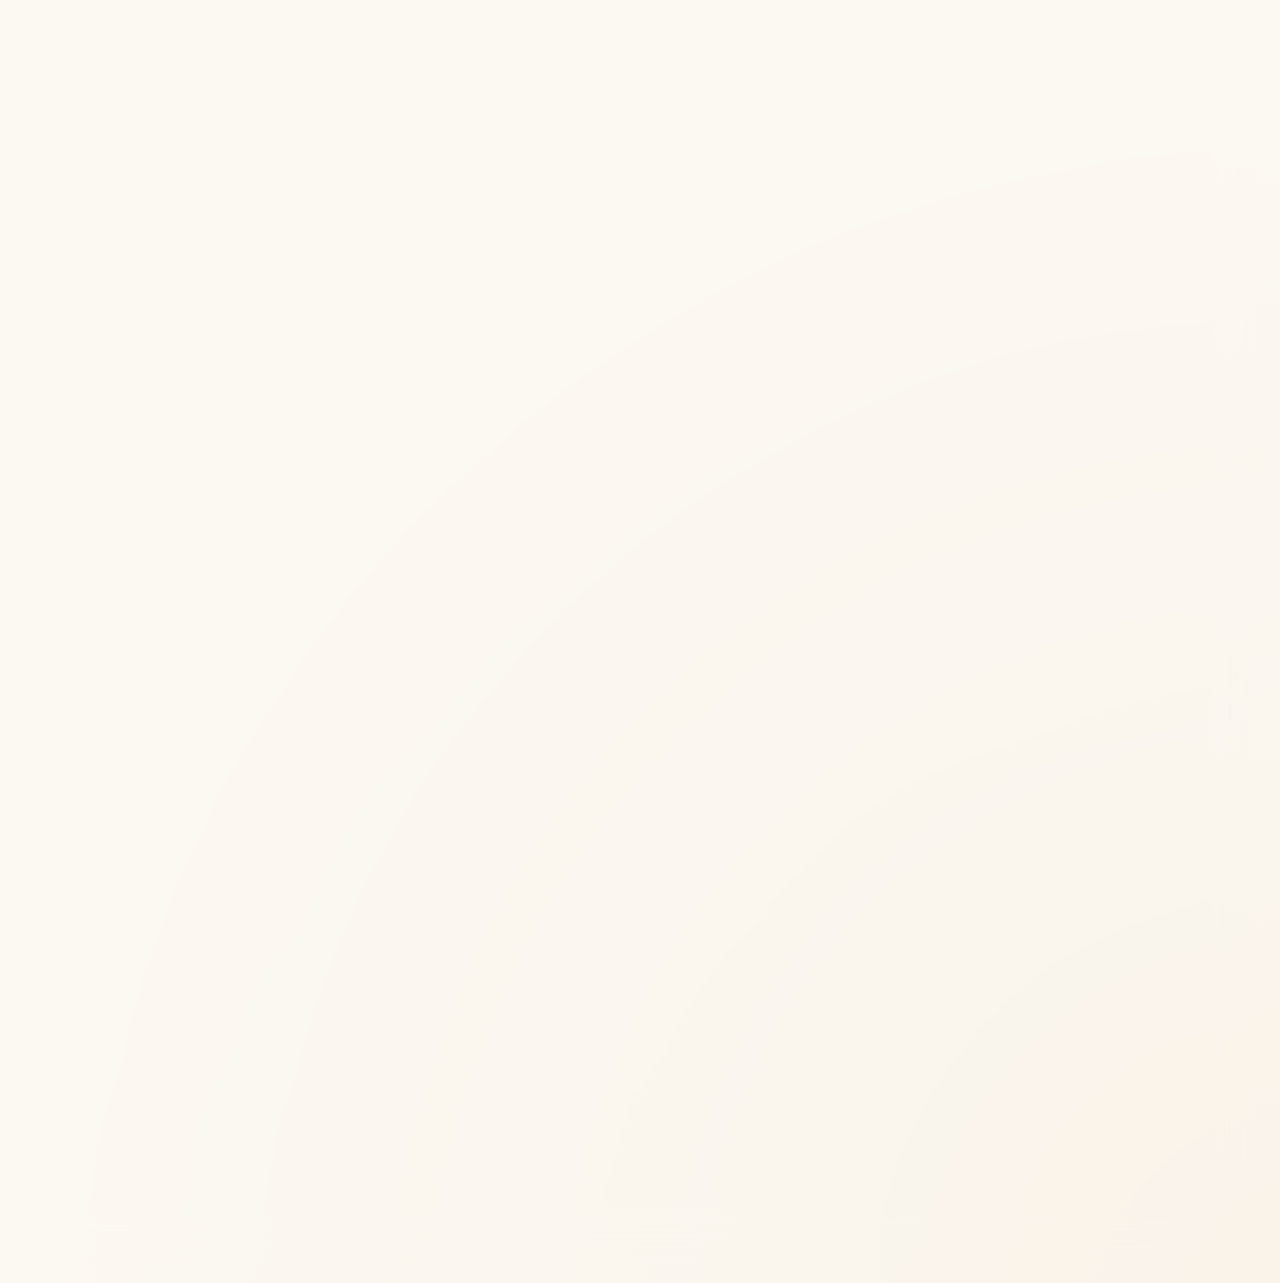
==== commit 2a4c0bce: "Refine admin data UI and master data operations" ====
--- a/src/ui_prototype/admin.html
+++ b/src/ui_prototype/admin.html
@@ -22,19 +22,49 @@
         </aside>
         <main class="workspace">
           <div class="screen-header"><div><p class="eyebrow">Admin Console</p><h2>연계 설정, 동기화 실행, 기준정보 반영, 권한 감사</h2></div><div class="status-chip danger" id="page-role-chip">시스템 관리자 집중: Governance Console</div></div>
+          <section class="panel emphasis">
+            <div class="panel-head">
+              <div>
+                <h3>운영 API 연결</h3>
+                <span>Live Backend Binding</span>
+              </div>
+              <div class="status-chip" id="api-status-chip">연결 대기</div>
+            </div>
+            <div class="control-grid">
+              <label class="control-field">
+                <span>API Base URL</span>
+                <input
+                  class="control-input"
+                  id="api-base-url-input"
+                  name="api_base_url"
+                  type="text"
+                  value="http://127.0.0.1:8080/api/v1"
+                />
+              </label>
+              <div class="control-actions">
+                <button class="control-button" id="api-refresh-button" type="button">새로고침</button>
+              </div>
+            </div>
+            <p class="status-copy" id="api-status-copy">정적 프로토타입에 실제 관리자 API 응답을 연결합니다.</p>
+            <div class="metric-block" id="admin-live-metrics">
+              <div><span>동기화 실행</span><strong>-</strong></div>
+              <div><span>활성 조직</span><strong>-</strong></div>
+              <div><span>활성 인력</span><strong>-</strong></div>
+            </div>
+          </section>
           <div class="detail-grid two-col">
             <section class="panel emphasis"><div class="panel-head"><h3 id="page-role-title">Governance Console</h3><span id="page-role-kicker">Admin Focus</span></div><p class="panel-copy" id="page-role-summary">연계 상태, 조직 변경 반영, 권한 예외와 감사 로그를 함께 본다.</p><div class="bullet-stack" id="page-role-points"></div></section>
             <section class="panel"><div class="panel-head"><h3>운영 요약</h3><span>Health Snapshot</span></div><div class="metric-block"><div><span>연계 경고</span><strong>2</strong></div><div><span>변경 검토</span><strong>6</strong></div><div><span>권한 예외</span><strong>3</strong></div></div></section>
           </div>
           <div class="detail-grid three-col">
-            <section class="panel"><div class="panel-head"><h3>연계 상태</h3><span>System Health</span></div><table class="status-table"><tbody><tr><td>`Jira`</td><td>마지막 동기화 00:15</td><td class="ok">정상</td></tr><tr><td>`Bamboo`</td><td>재실행 큐 1건</td><td class="warn">지연</td></tr><tr><td>HR Sync</td><td>조직 변경 영향 6건</td><td class="warn">검토 대기</td></tr></tbody></table></section>
-            <section class="panel"><div class="panel-head"><h3>조직/인사 반영 큐</h3><span>Master Update Queue</span></div><div class="bullet-stack"><div><strong>조직 변경</strong><p>`결제플랫폼실` 명칭 변경, 인력 3명 이동</p></div><div><strong>영향 분석</strong><p>활성 과제 12건, 승인 루트 4건</p></div><div><strong>내부 반영</strong><p>조직/인력 마스터 업데이트 준비 완료</p></div><div><strong>계정계 연계</strong><p>`Crowd` 그룹 2건 재계산 필요</p></div></div></section>
-            <section class="panel"><div class="panel-head"><h3>권한과 감사</h3><span>Governance</span></div><div class="bullet-stack"><div><strong>역할 정책</strong><p>프로젝트리더/조직장 승인 분리 정책 적용</p></div><div><strong>예외 승인</strong><p>`AI` 테스트 실행 권한 2건 검토</p></div><div><strong>감사 로그</strong><p>주요 상태 변경 37건 보관</p></div></div></section>
+            <section class="panel"><div class="panel-head"><h3>동기화 실행 현황</h3><span>Sync Runs Live</span></div><div class="table-scroll"><table class="status-table"><tbody id="admin-sync-runs-body"><tr><td colspan="3">불러오는 중</td></tr></tbody></table></div></section>
+            <section class="panel"><div class="panel-head"><h3>조직 마스터 요약</h3><span>Organization Master</span></div><div class="bullet-stack" id="admin-organization-summary"><div><strong>불러오는 중</strong><p>조직 기준정보를 확인하고 있습니다.</p></div></div></section>
+            <section class="panel"><div class="panel-head"><h3>인력 마스터 요약</h3><span>Workforce Master</span></div><div class="bullet-stack" id="admin-workforce-summary"><div><strong>불러오는 중</strong><p>인력 기준정보를 확인하고 있습니다.</p></div></div></section>
           </div>
           <div class="detail-grid three-col">
-            <section class="panel"><div class="panel-head"><h3>연계 연결 설정</h3><span>Integration Endpoint</span></div><table class="status-table"><tbody><tr><td>`Jira`</td><td>`oauth2` token 활성</td><td class="ok">검증됨</td></tr><tr><td>`Bitbucket`</td><td>workspace 범위 제한</td><td class="ok">정상</td></tr><tr><td>HR Sync</td><td>DB credential 회전 필요</td><td class="warn">주의</td></tr></tbody></table></section>
-            <section class="panel"><div class="panel-head"><h3>동기화 실행 허브</h3><span>Sync Runs</span></div><div class="bullet-stack"><div><strong>수동 실행</strong><p>`Jira incremental` 마지막 요청 00:18</p></div><div><strong>취소 요청</strong><p>`Bamboo full` 1건 대기</p></div><div><strong>재실행 후보</strong><p>부분 완료 2건, 운영자 확인 필요</p></div></div></section>
-            <section class="panel"><div class="panel-head"><h3>조직/인력 마스터</h3><span>Master Data</span></div><div class="bullet-stack"><div><strong>조직 마스터</strong><p>활성 28개, 오늘 변경 1건</p></div><div><strong>인력 마스터</strong><p>활성 312명, 보정 필요 3건</p></div><div><strong>운영 API</strong><p>목록 조회와 최소 등록/수정 경로 사용 가능</p></div></div></section>
+            <section class="panel"><div class="panel-head"><h3>프로젝트 운영 뷰</h3><span>Projects API</span></div><div class="table-scroll"><table class="status-table"><tbody id="admin-projects-body"><tr><td colspan="3">불러오는 중</td></tr></tbody></table></div></section>
+            <section class="panel"><div class="panel-head"><h3>업무 항목 운영 뷰</h3><span>Work Items API</span></div><div class="table-scroll"><table class="status-table"><tbody id="admin-work-items-body"><tr><td colspan="3">불러오는 중</td></tr></tbody></table></div></section>
+            <section class="panel"><div class="panel-head"><h3>API 커버리지</h3><span>Backend Surface</span></div><div class="bullet-stack" id="admin-api-coverage"><div><strong>불러오는 중</strong><p>운영 화면에서 사용할 수 있는 API 범위를 확인하고 있습니다.</p></div></div></section>
           </div>
           <div class="detail-grid two-col">
             <section class="panel"><div class="panel-head"><h3>매핑 이상</h3><span>Identity Mapping</span></div><table class="status-table"><tbody><tr><td>조직 식별자</td><td>2건 수동 보정 필요</td><td class="warn">검토</td></tr><tr><td>`Crowd` 그룹</td><td>2건 재계산 필요</td><td class="warn">대기</td></tr><tr><td>인력 상태</td><td>퇴직자 1건 비활성화 누락</td><td class="danger-text">조치</td></tr></tbody></table></section>
--- a/src/ui_prototype/styles.css
+++ b/src/ui_prototype/styles.css
@@ -131,6 +131,105 @@
   max-width: 420px;
 }
 
+.control-grid {
+  display: grid;
+  grid-template-columns: minmax(0, 1fr) minmax(220px, 0.55fr) auto;
+  gap: 14px;
+  align-items: end;
+  margin-bottom: 16px;
+}
+
+.control-field {
+  display: grid;
+  gap: 8px;
+}
+
+.control-field span,
+.status-copy,
+.empty-state {
+  color: var(--muted);
+  line-height: 1.5;
+}
+
+.control-input {
+  width: 100%;
+  min-height: 46px;
+  padding: 12px 14px;
+  border: 1px solid var(--line);
+  border-radius: var(--radius-sm);
+  background: rgba(255, 255, 255, 0.72);
+  color: var(--ink);
+}
+
+select.control-input {
+  appearance: none;
+  -webkit-appearance: none;
+  -moz-appearance: none;
+  padding-right: 40px;
+  background-image:
+    linear-gradient(45deg, transparent 50%, var(--muted) 50%),
+    linear-gradient(135deg, var(--muted) 50%, transparent 50%);
+  background-position:
+    calc(100% - 18px) calc(50% - 2px),
+    calc(100% - 12px) calc(50% - 2px);
+  background-size: 6px 6px, 6px 6px;
+  background-repeat: no-repeat;
+}
+
+.control-actions {
+  display: flex;
+  gap: 10px;
+  align-self: end;
+  align-items: center;
+  flex-wrap: wrap;
+}
+
+.filter-summary-bar {
+  display: flex;
+  align-items: center;
+  gap: 10px;
+  margin: 0 0 14px;
+  padding: 10px 12px;
+  border: 1px solid var(--line);
+  border-radius: var(--radius-md);
+  background: rgba(255, 255, 255, 0.54);
+}
+
+.filter-summary-bar p {
+  margin: 0;
+  color: var(--muted);
+  line-height: 1.45;
+}
+
+.control-button {
+  min-height: 46px;
+  padding: 12px 16px;
+  border: 1px solid rgba(13, 92, 99, 0.22);
+  border-radius: 999px;
+  background: rgba(13, 92, 99, 0.12);
+  color: var(--accent);
+  cursor: pointer;
+  white-space: nowrap;
+}
+
+.control-button:hover {
+  background: rgba(13, 92, 99, 0.18);
+}
+
+.control-button.secondary {
+  border-color: rgba(31, 33, 38, 0.14);
+  background: rgba(31, 33, 38, 0.06);
+  color: var(--muted);
+}
+
+.control-button.secondary:hover {
+  background: rgba(31, 33, 38, 0.12);
+}
+
+.status-copy {
+  margin: 0 0 18px;
+}
+
 .role-chip {
   padding: 10px 14px;
   border: 1px solid var(--line);
@@ -390,8 +489,19 @@
   grid-template-columns: repeat(3, minmax(0, 1fr));
 }
 
+.detail-grid.four-col {
+  grid-template-columns: repeat(4, minmax(0, 1fr));
+}
+
 .panel {
   padding: 22px;
+}
+
+.panel.nested {
+  padding: 18px;
+  border-radius: var(--radius-md);
+  background: rgba(255, 255, 255, 0.58);
+  box-shadow: none;
 }
 
 .panel.emphasis {
@@ -407,6 +517,10 @@
   align-items: flex-start;
   gap: 16px;
   margin-bottom: 18px;
+}
+
+.panel-head.compact {
+  margin-bottom: 12px;
 }
 
 .priority-card,
@@ -483,6 +597,16 @@
   color: var(--danger);
 }
 
+.status-chip.warn {
+  background: rgba(184, 106, 45, 0.16);
+  color: var(--warning);
+}
+
+.status-chip.ok {
+  background: rgba(13, 92, 99, 0.14);
+  color: var(--accent);
+}
+
 .toggle-pill,
 .tab-pill {
   background: rgba(31, 33, 38, 0.06);
@@ -531,16 +655,38 @@
   border-collapse: collapse;
 }
 
+.table-scroll {
+  overflow-x: auto;
+}
+
 .status-table td {
   padding: 11px 0;
   border-bottom: 1px solid var(--line);
   color: var(--muted);
+}
+
+.status-table td[colspan] {
+  color: var(--muted);
+  font-weight: 500;
+}
+
+.mono {
+  font-family: "IBM Plex Mono", monospace;
 }
 
 .status-table td:first-child,
 .status-table td:last-child {
   color: var(--ink);
   font-weight: 600;
+}
+
+.status-table tr {
+  transition: background 180ms ease, box-shadow 180ms ease, transform 180ms ease;
+}
+
+.status-table tr[data-organization-code],
+.status-table tr[data-employee-number] {
+  cursor: pointer;
 }
 
 .ok {
@@ -587,12 +733,78 @@
   color: var(--warning);
 }
 
+.tree-panel {
+  padding: 8px 0;
+}
+
+.tree-root,
+.tree-root ul {
+  list-style: none;
+  margin: 0;
+  padding-left: 18px;
+}
+
+.tree-root {
+  padding-left: 0;
+}
+
+.tree-root li {
+  position: relative;
+  margin: 10px 0;
+}
+
+.tree-root li::before {
+  content: "";
+  position: absolute;
+  left: -11px;
+  top: 16px;
+  width: 10px;
+  border-top: 1px solid var(--line);
+}
+
+.tree-root > li::before {
+  display: none;
+}
+
+.tree-root ul {
+  margin-top: 10px;
+  border-left: 1px solid var(--line);
+}
+
+.tree-node {
+  width: 100%;
+  display: grid;
+  gap: 6px;
+  padding: 14px 16px;
+  border: 1px solid var(--line);
+  border-radius: var(--radius-md);
+  background: rgba(255, 255, 255, 0.62);
+  text-align: left;
+  cursor: pointer;
+}
+
+.tree-node:hover,
+.tree-node.active {
+  border-color: rgba(13, 92, 99, 0.28);
+  background: rgba(13, 92, 99, 0.1);
+}
+
+.tree-node strong {
+  font-size: 0.98rem;
+}
+
+.tree-node small {
+  color: var(--muted);
+  line-height: 1.4;
+}
+
 @media (max-width: 1280px) {
   .layout,
   .hero-panel,
   .task-hero,
   .workspace-grid,
   .strip-grid,
+  .control-grid,
   .detail-grid.two-col,
   .detail-grid.three-col {
     grid-template-columns: 1fr;
@@ -625,3 +837,551 @@
     align-items: flex-start;
   }
 }
+
+body[data-screen="data-organizations"] {
+  --bg: #eef2f7;
+  --surface: rgba(251, 253, 255, 0.88);
+  --surface-strong: #ffffff;
+  --ink: #142033;
+  --muted: #5d6a7f;
+  --line: rgba(20, 32, 51, 0.1);
+  --accent: #1b5fbf;
+  --accent-soft: rgba(27, 95, 191, 0.12);
+  --warning: #b56b12;
+  --danger: #bb3f32;
+  --shadow: 0 18px 50px rgba(31, 56, 89, 0.08);
+  background:
+    radial-gradient(circle at top left, rgba(27, 95, 191, 0.1), transparent 26%),
+    radial-gradient(circle at bottom right, rgba(0, 122, 94, 0.08), transparent 22%),
+    linear-gradient(180deg, #f5f8fc 0%, #edf2f8 100%);
+}
+
+body[data-screen="data-organizations"] .topbar h1 {
+  font-size: clamp(2.2rem, 4vw, 4rem);
+  letter-spacing: -0.05em;
+}
+
+.org-topbar {
+  align-items: end;
+}
+
+.org-topbar-meta {
+  display: grid;
+  gap: 12px;
+  min-width: 320px;
+}
+
+.org-reference-note {
+  padding: 16px 18px;
+  border: 1px solid var(--line);
+  border-radius: var(--radius-md);
+  background: rgba(255, 255, 255, 0.7);
+  box-shadow: var(--shadow);
+}
+
+.org-reference-note strong {
+  display: block;
+  margin-bottom: 6px;
+  font-size: 0.98rem;
+}
+
+.org-reference-note p {
+  margin: 0;
+  color: var(--muted);
+  line-height: 1.5;
+}
+
+.org-sidebar {
+  background:
+    linear-gradient(180deg, rgba(11, 22, 38, 0.96), rgba(19, 33, 54, 0.93)),
+    #132136;
+  color: #f3f7ff;
+}
+
+.org-sidebar .brand-copy,
+.org-sidebar .nav-item small,
+.org-sidebar .sidebar-note ul,
+.org-sidebar .sidebar-note h2,
+.org-sidebar .nav-index {
+  color: rgba(232, 239, 251, 0.72);
+}
+
+.org-sidebar .nav-item:hover,
+.org-sidebar .nav-item.active {
+  background: rgba(255, 255, 255, 0.08);
+  border-color: rgba(255, 255, 255, 0.12);
+}
+
+.org-sidebar .sidebar-note {
+  border-top-color: rgba(255, 255, 255, 0.08);
+}
+
+.org-workspace {
+  background:
+    linear-gradient(180deg, rgba(255, 255, 255, 0.84), rgba(247, 250, 255, 0.74)),
+    var(--surface);
+}
+
+.org-command-deck {
+  display: grid;
+  grid-template-columns: 1fr;
+  gap: 18px;
+  margin-bottom: 18px;
+}
+
+.org-command-copy,
+.org-command-panel,
+.org-metric-block,
+.org-panel {
+  border: 1px solid var(--line);
+  border-radius: 24px;
+  background: rgba(255, 255, 255, 0.8);
+  box-shadow: var(--shadow);
+}
+
+.org-command-copy {
+  padding: 28px;
+  background:
+    linear-gradient(135deg, rgba(11, 36, 74, 0.95), rgba(27, 95, 191, 0.9)),
+    #17395f;
+  color: #f4f8ff;
+}
+
+.org-command-copy .eyebrow,
+.org-command-copy .panel-copy,
+.org-command-copy .bullet-stack p {
+  color: rgba(239, 245, 255, 0.82);
+}
+
+.org-command-copy .bullet-stack > div {
+  background: rgba(255, 255, 255, 0.08);
+  border-color: rgba(255, 255, 255, 0.08);
+}
+
+.org-command-panel {
+  padding: 22px;
+}
+
+.org-command-grid {
+  grid-template-columns: minmax(240px, 1.15fr) minmax(220px, 0.95fr) auto;
+  margin-bottom: 10px;
+}
+
+.org-stat-strip {
+  margin-bottom: 18px;
+}
+
+.org-metric-block {
+  display: grid;
+  grid-template-columns: repeat(3, minmax(0, 1fr));
+  gap: 14px;
+  padding: 14px;
+}
+
+.org-metric-block div {
+  background:
+    linear-gradient(180deg, rgba(27, 95, 191, 0.06), rgba(255, 255, 255, 0.88)),
+    rgba(255, 255, 255, 0.86);
+  box-shadow: none;
+}
+
+.org-workbench {
+  display: grid;
+  grid-template-columns: minmax(280px, 0.88fr) minmax(420px, 1.18fr) minmax(320px, 0.94fr);
+  gap: 18px;
+  margin-bottom: 18px;
+  align-items: start;
+}
+
+.org-column {
+  display: grid;
+  gap: 18px;
+  align-content: start;
+}
+
+.org-panel {
+  padding: 20px;
+}
+
+.org-directory-table {
+  max-height: 260px;
+}
+
+.org-tree-panel {
+  min-height: 420px;
+  max-height: 620px;
+  overflow: auto;
+  padding-right: 8px;
+}
+
+.org-focus-panel {
+  background:
+    linear-gradient(180deg, rgba(27, 95, 191, 0.05), rgba(255, 255, 255, 0.92)),
+    rgba(255, 255, 255, 0.9);
+}
+
+.org-inspector-grid {
+  margin-bottom: 0;
+}
+
+.org-selected-banner {
+  display: grid;
+  gap: 10px;
+  margin-bottom: 16px;
+  padding: 14px 16px;
+  border: 1px solid rgba(27, 95, 191, 0.18);
+  border-radius: var(--radius-md);
+  background:
+    linear-gradient(180deg, rgba(228, 239, 255, 0.95), rgba(247, 250, 255, 0.95)),
+    rgba(255, 255, 255, 0.88);
+}
+
+.org-selected-banner p {
+  margin: 0;
+  color: var(--muted);
+  line-height: 1.5;
+}
+
+.org-action-panel {
+  position: relative;
+  overflow: hidden;
+}
+
+.org-column-actions {
+  position: sticky;
+  top: 22px;
+}
+
+.org-action-panel::before {
+  content: "";
+  position: absolute;
+  inset: 0 auto 0 0;
+  width: 4px;
+  border-radius: 24px 0 0 24px;
+  background: linear-gradient(180deg, rgba(27, 95, 191, 0.9), rgba(0, 122, 94, 0.7));
+}
+
+.org-action-panel-primary {
+  background:
+    linear-gradient(180deg, rgba(228, 239, 255, 0.42), rgba(255, 255, 255, 0.92)),
+    rgba(255, 255, 255, 0.92);
+}
+
+.org-action-panel-secondary {
+  background:
+    linear-gradient(180deg, rgba(232, 247, 241, 0.52), rgba(255, 255, 255, 0.94)),
+    rgba(255, 255, 255, 0.92);
+}
+
+.org-action-panel-secondary::before {
+  background: linear-gradient(180deg, rgba(0, 122, 94, 0.88), rgba(27, 95, 191, 0.68));
+}
+
+.org-action-lead {
+  margin: 0 0 14px;
+  color: var(--muted);
+  line-height: 1.55;
+}
+
+.org-form-grid {
+  grid-template-columns: 1fr;
+  margin-bottom: 12px;
+}
+
+.org-form-grid .control-field {
+  padding: 12px 14px;
+  border: 1px solid rgba(31, 33, 38, 0.08);
+  border-radius: var(--radius-md);
+  background: rgba(255, 255, 255, 0.52);
+}
+
+.org-action-buttons {
+  margin-bottom: 10px;
+  flex-wrap: wrap;
+}
+
+.org-history-grid {
+  margin-bottom: 0;
+}
+
+.compact-bullets {
+  gap: 10px;
+}
+
+body[data-screen="data-organizations"] .bullet-stack > div,
+body[data-screen="data-organizations"] .mini-list > div,
+body[data-screen="data-organizations"] .timeline-list > div,
+body[data-screen="data-organizations"] .action-list > div,
+body[data-screen="data-organizations"] .task-state div {
+  background: rgba(248, 251, 255, 0.78);
+}
+
+body[data-screen="data-organizations"] .tree-node {
+  background:
+    linear-gradient(180deg, rgba(255, 255, 255, 0.95), rgba(244, 248, 255, 0.92)),
+    rgba(255, 255, 255, 0.86);
+}
+
+body[data-screen="data-organizations"] .tree-node:hover,
+body[data-screen="data-organizations"] .tree-node.active {
+  border-color: rgba(27, 95, 191, 0.34);
+  background:
+    linear-gradient(180deg, rgba(228, 239, 255, 0.96), rgba(243, 248, 255, 0.96)),
+    rgba(27, 95, 191, 0.08);
+}
+
+body[data-screen="data-organizations"] .status-table tr[data-organization-code]:hover,
+body[data-screen="data-organizations"] .status-table tr[data-employee-number]:hover {
+  background: rgba(27, 95, 191, 0.06);
+}
+
+body[data-screen="data-organizations"] .status-table tr.active-row {
+  background:
+    linear-gradient(180deg, rgba(228, 239, 255, 0.96), rgba(243, 248, 255, 0.96)),
+    rgba(27, 95, 191, 0.08);
+  box-shadow: inset 3px 0 0 rgba(27, 95, 191, 0.8);
+}
+
+@media (max-width: 1480px) {
+  .org-workbench {
+    grid-template-columns: 1fr 1fr;
+  }
+
+  .org-column-actions {
+    position: static;
+    grid-column: 1 / -1;
+    grid-template-columns: repeat(2, minmax(0, 1fr));
+  }
+}
+
+@media (max-width: 1280px) {
+  .org-command-deck,
+  .org-workbench,
+  .org-column-actions,
+  .org-metric-block {
+    grid-template-columns: 1fr;
+  }
+
+  .org-command-grid {
+    grid-template-columns: 1fr;
+  }
+}
+
+body[data-screen="data-workforce"],
+body[data-screen="data-alm"],
+body[data-screen^="data-external"],
+body[data-screen="data-settings"] {
+  --bg: #eff3f8;
+  --surface: rgba(251, 253, 255, 0.88);
+  --surface-strong: #ffffff;
+  --ink: #162238;
+  --muted: #61718a;
+  --line: rgba(22, 34, 56, 0.1);
+  --accent: #1b5fbf;
+  --accent-soft: rgba(27, 95, 191, 0.11);
+  --warning: #b56b12;
+  --danger: #bb3f32;
+  --shadow: 0 18px 50px rgba(31, 56, 89, 0.08);
+  background:
+    radial-gradient(circle at top left, rgba(27, 95, 191, 0.08), transparent 26%),
+    radial-gradient(circle at bottom right, rgba(11, 132, 96, 0.08), transparent 22%),
+    linear-gradient(180deg, #f6f9fd 0%, #edf2f8 100%);
+}
+
+.data-topbar {
+  align-items: end;
+}
+
+.data-topbar-meta {
+  display: grid;
+  gap: 12px;
+  min-width: 320px;
+}
+
+.data-reference-note {
+  padding: 16px 18px;
+  border: 1px solid var(--line);
+  border-radius: var(--radius-md);
+  background: rgba(255, 255, 255, 0.72);
+  box-shadow: var(--shadow);
+}
+
+.data-reference-note strong {
+  display: block;
+  margin-bottom: 6px;
+  font-size: 0.98rem;
+}
+
+.data-reference-note p {
+  margin: 0;
+  color: var(--muted);
+  line-height: 1.5;
+}
+
+.data-sidebar {
+  background:
+    linear-gradient(180deg, rgba(14, 24, 42, 0.96), rgba(23, 37, 63, 0.94)),
+    #15243d;
+  color: #f3f7ff;
+}
+
+.data-sidebar .brand-copy,
+.data-sidebar .nav-item small,
+.data-sidebar .sidebar-note ul,
+.data-sidebar .sidebar-note h2,
+.data-sidebar .nav-index {
+  color: rgba(232, 239, 251, 0.72);
+}
+
+.data-sidebar .nav-item:hover,
+.data-sidebar .nav-item.active {
+  background: rgba(255, 255, 255, 0.08);
+  border-color: rgba(255, 255, 255, 0.12);
+}
+
+.data-workspace {
+  background:
+    linear-gradient(180deg, rgba(255, 255, 255, 0.84), rgba(247, 250, 255, 0.74)),
+    var(--surface);
+}
+
+.data-command-deck {
+  display: grid;
+  grid-template-columns: 1fr;
+  gap: 18px;
+  margin-bottom: 18px;
+}
+
+.data-command-copy,
+.data-command-panel,
+.data-metric-block,
+.data-panel {
+  border: 1px solid var(--line);
+  border-radius: 24px;
+  background: rgba(255, 255, 255, 0.82);
+  box-shadow: var(--shadow);
+}
+
+.data-command-copy {
+  padding: 28px;
+  background:
+    linear-gradient(135deg, rgba(15, 40, 78, 0.95), rgba(27, 95, 191, 0.9)),
+    #17395f;
+  color: #f4f8ff;
+}
+
+.data-command-copy .eyebrow,
+.data-command-copy .panel-copy,
+.data-command-copy .bullet-stack p {
+  color: rgba(239, 245, 255, 0.82);
+}
+
+.data-command-copy .bullet-stack > div {
+  background: rgba(255, 255, 255, 0.08);
+  border-color: rgba(255, 255, 255, 0.08);
+}
+
+.data-command-panel {
+  padding: 22px;
+}
+
+.data-command-grid {
+  grid-template-columns: auto;
+  margin-bottom: 10px;
+}
+
+body[data-screen="data-workforce"] .data-command-grid {
+  grid-template-columns: minmax(240px, 0.9fr) minmax(240px, 0.9fr) auto;
+}
+
+.settings-command-grid {
+  grid-template-columns: minmax(320px, 1fr) auto;
+}
+
+
+.data-stat-strip {
+  margin-bottom: 18px;
+}
+
+.data-metric-block {
+  display: grid;
+  grid-template-columns: repeat(3, minmax(0, 1fr));
+  gap: 14px;
+  padding: 14px;
+}
+
+.data-metric-block div {
+  background:
+    linear-gradient(180deg, rgba(27, 95, 191, 0.06), rgba(255, 255, 255, 0.88)),
+    rgba(255, 255, 255, 0.86);
+  box-shadow: none;
+}
+
+.data-workbench {
+  display: grid;
+  gap: 18px;
+  margin-bottom: 18px;
+}
+
+.data-workbench.two-pane {
+  grid-template-columns: minmax(0, 1.15fr) minmax(320px, 0.85fr);
+}
+
+.data-column {
+  display: grid;
+  gap: 18px;
+  align-content: start;
+}
+
+.data-panel {
+  padding: 20px;
+}
+
+.data-list-table {
+  max-height: 360px;
+}
+
+.data-action-panel {
+  position: relative;
+}
+
+.data-action-panel::before {
+  content: "";
+  position: absolute;
+  inset: 0 auto 0 0;
+  width: 4px;
+  border-radius: 24px 0 0 24px;
+  background: linear-gradient(180deg, rgba(27, 95, 191, 0.9), rgba(0, 122, 94, 0.7));
+}
+
+.data-form-grid {
+  grid-template-columns: 1fr;
+  margin-bottom: 12px;
+}
+
+.data-action-buttons {
+  margin-bottom: 10px;
+  flex-wrap: wrap;
+}
+
+body[data-screen="data-workforce"] .bullet-stack > div,
+body[data-screen="data-alm"] .bullet-stack > div,
+body[data-screen^="data-external"] .bullet-stack > div {
+  background: rgba(248, 251, 255, 0.78);
+}
+
+@media (max-width: 1280px) {
+  .data-command-deck,
+  .data-metric-block,
+  .data-workbench.two-pane {
+    grid-template-columns: 1fr;
+  }
+
+  .settings-command-grid {
+    grid-template-columns: 1fr;
+  }
+
+  body[data-screen="data-workforce"] .data-command-grid {
+    grid-template-columns: 1fr;
+  }
+}
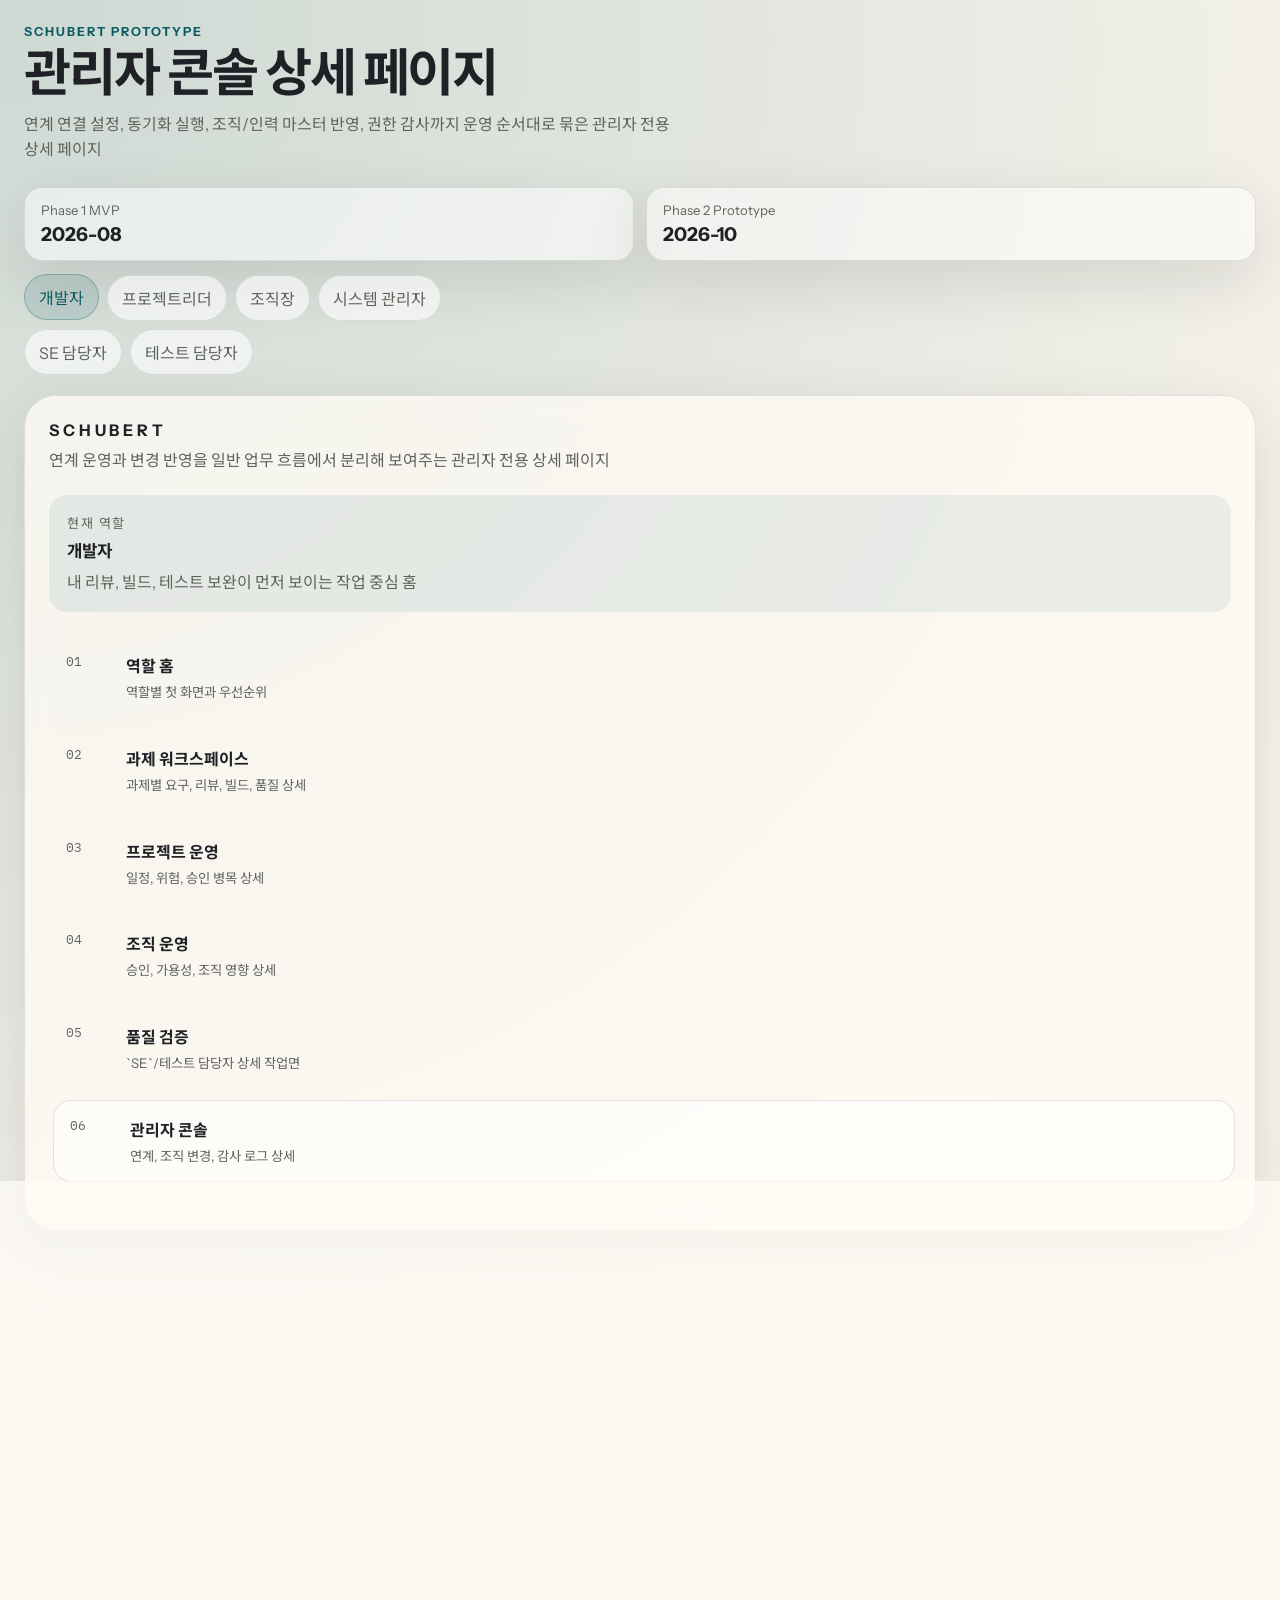
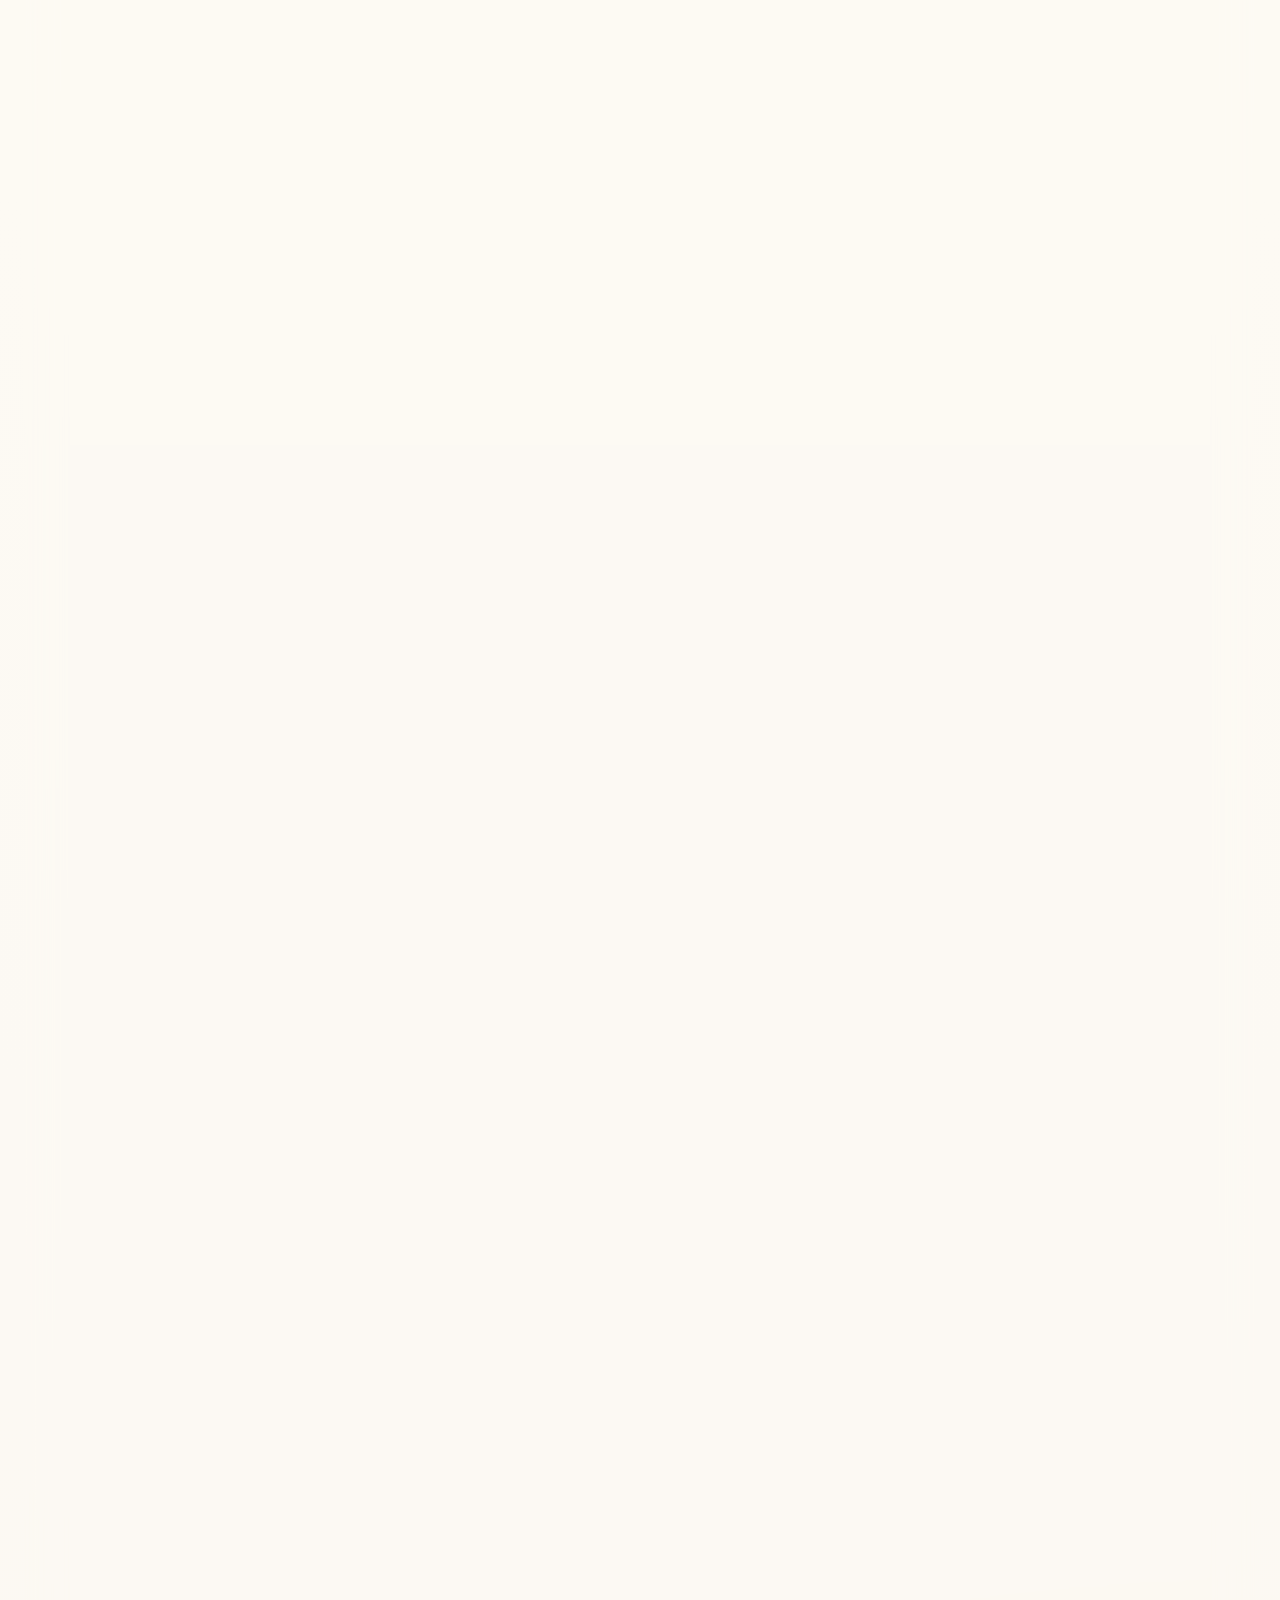
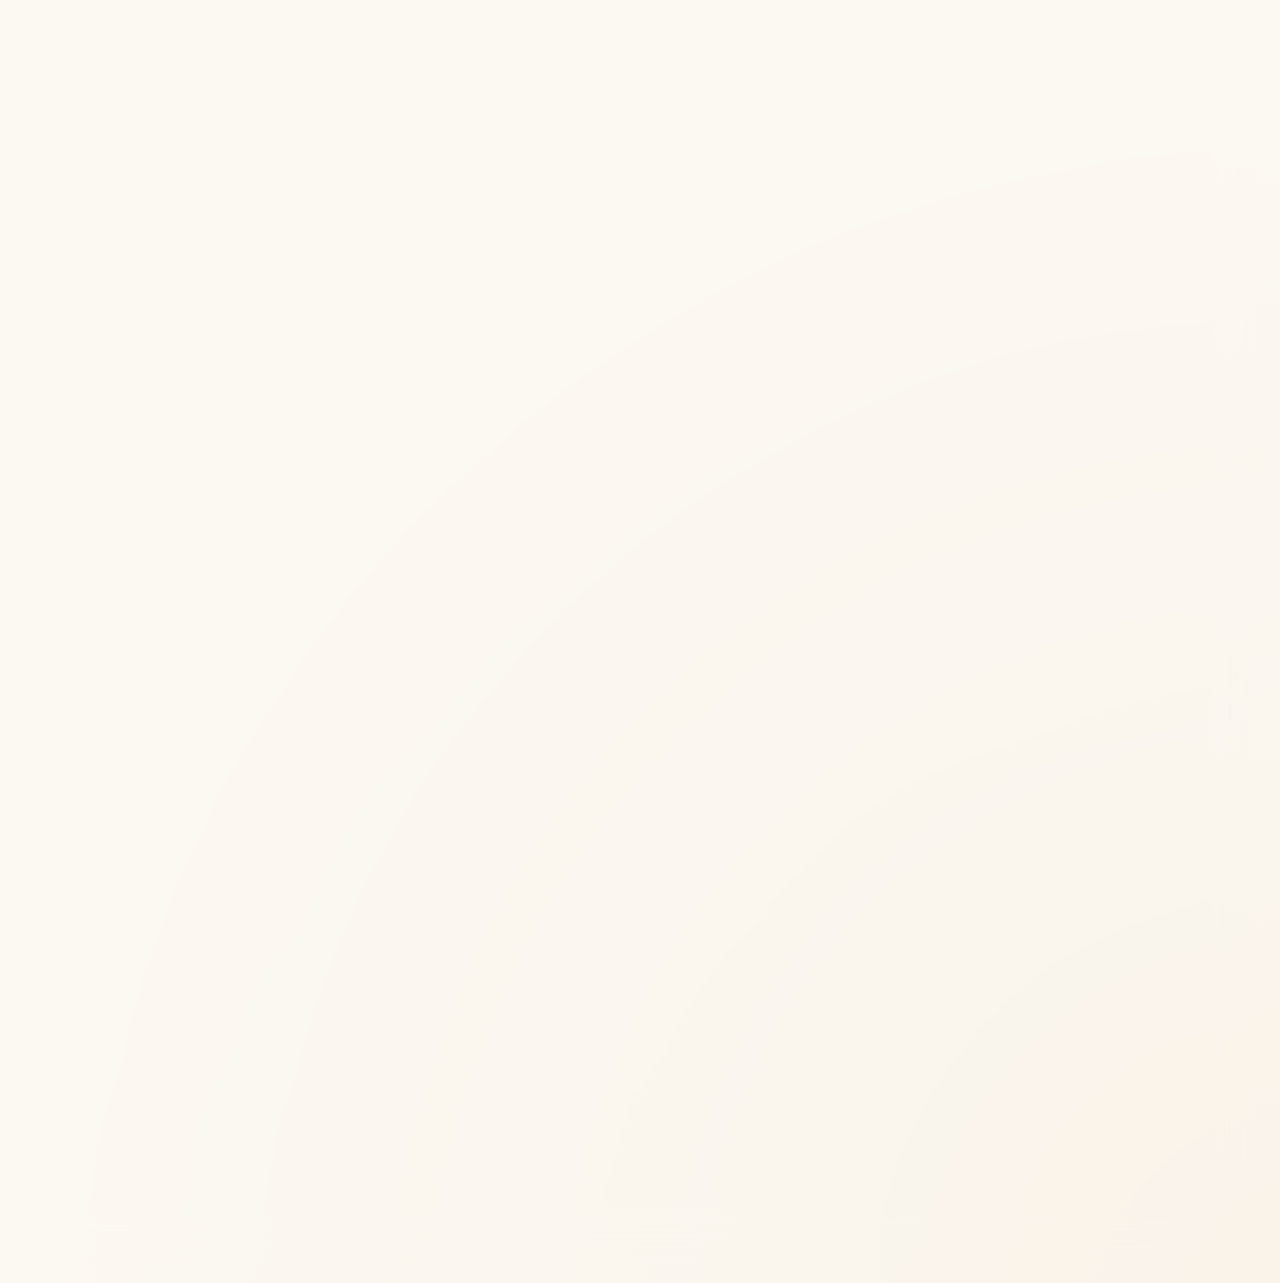
==== commit 7cbf243e: "Tune organization tree admin UX" ====
--- a/src/ui_prototype/admin.html
+++ b/src/ui_prototype/admin.html
@@ -38,7 +38,7 @@
                   id="api-base-url-input"
                   name="api_base_url"
                   type="text"
-                  value="http://127.0.0.1:8080/api/v1"
+                  value="http://127.0.0.1:28080/api/v1"
                 />
               </label>
               <div class="control-actions">
--- a/src/ui_prototype/styles.css
+++ b/src/ui_prototype/styles.css
@@ -254,6 +254,12 @@
   gap: 20px;
 }
 
+.layout > *,
+.sidebar,
+.workspace {
+  min-width: 0;
+}
+
 .sidebar,
 .workspace {
   min-height: calc(100svh - 120px);
@@ -818,6 +824,11 @@
     min-width: 0;
     width: 100%;
   }
+
+  .sidebar,
+  .workspace {
+    min-height: auto;
+  }
 }
 
 @media (max-width: 760px) {
@@ -985,33 +996,660 @@
   box-shadow: none;
 }
 
+.org-tree-stage {
+  margin-bottom: 18px;
+}
+
+.org-tree-actions {
+  display: flex;
+  align-items: center;
+  justify-content: space-between;
+  gap: 12px;
+  flex-wrap: wrap;
+  margin-top: 14px;
+  padding: 14px 16px;
+  border: 1px solid rgba(27, 95, 191, 0.14);
+  border-radius: 18px;
+  background: rgba(244, 248, 255, 0.84);
+}
+
+.org-tree-actions p {
+  margin: 0;
+  color: var(--muted);
+  line-height: 1.5;
+  flex: 1 1 280px;
+}
+
+.org-tree-action-buttons {
+  display: flex;
+  gap: 10px;
+  flex-wrap: wrap;
+}
+
+.org-division-tabs {
+  display: flex;
+  flex-wrap: wrap;
+  gap: 10px;
+  margin: 14px 0 16px;
+}
+
+.org-division-tab {
+  display: inline-flex;
+  align-items: center;
+  gap: 10px;
+  min-width: 0;
+  padding: 11px 14px;
+  border: 1px solid rgba(20, 56, 112, 0.12);
+  border-radius: 18px;
+  background:
+    linear-gradient(180deg, rgba(255, 255, 255, 0.96), rgba(243, 248, 255, 0.94)),
+    rgba(255, 255, 255, 0.92);
+  color: var(--ink);
+  text-align: left;
+  cursor: pointer;
+  transition:
+    border-color 160ms ease,
+    transform 160ms ease,
+    box-shadow 160ms ease,
+    background 160ms ease;
+  white-space: nowrap;
+}
+
+.org-division-tab-label {
+  font-size: 0.95rem;
+  font-weight: 700;
+}
+
+.org-division-tab-meta {
+  color: var(--muted);
+  font-size: 0.83rem;
+}
+
+.org-division-tab:hover,
+.org-division-tab.active {
+  border-color: rgba(27, 95, 191, 0.36);
+  background:
+    linear-gradient(180deg, rgba(226, 238, 255, 0.98), rgba(244, 248, 255, 0.98)),
+    rgba(27, 95, 191, 0.1);
+  box-shadow: 0 12px 24px rgba(27, 95, 191, 0.12);
+  transform: translateY(-1px);
+}
+
 .org-workbench {
   display: grid;
-  grid-template-columns: minmax(280px, 0.88fr) minmax(420px, 1.18fr) minmax(320px, 0.94fr);
+  grid-template-columns: minmax(460px, 1.08fr) minmax(340px, 0.92fr);
   gap: 18px;
   margin-bottom: 18px;
   align-items: start;
 }
 
+.org-selection-stage {
+  margin-bottom: 18px;
+}
+
+.org-focus-shell {
+  display: grid;
+  grid-template-columns: minmax(0, 1.18fr) minmax(280px, 0.82fr);
+  gap: 16px;
+}
+
+.org-focus-primary,
+.org-focus-rail {
+  display: grid;
+  gap: 16px;
+  align-content: start;
+  min-width: 0;
+}
+
+.org-selection-grid {
+  display: grid;
+  grid-template-columns: repeat(2, minmax(0, 1fr));
+  gap: 16px;
+  margin-bottom: 0;
+}
+
+.org-decision-grid,
+.org-support-grid {
+  margin-bottom: 0;
+}
+
+.org-execution-stage {
+  grid-template-columns: minmax(460px, 1.05fr) minmax(360px, 0.95fr);
+  align-items: start;
+}
+
 .org-column {
   display: grid;
   gap: 18px;
   align-content: start;
+  min-width: 0;
 }
 
 .org-panel {
   padding: 20px;
+  min-width: 0;
+}
+
+.org-workbench-tabs {
+  display: flex;
+  gap: 10px;
+  grid-column: 1 / -1;
+  margin-bottom: -2px;
+}
+
+.org-workbench-tab {
+  min-height: 44px;
+  padding: 11px 16px;
+  border: 1px solid rgba(20, 56, 112, 0.12);
+  border-radius: 999px;
+  background: rgba(255, 255, 255, 0.74);
+  color: var(--muted);
+  cursor: pointer;
+  transition:
+    background 160ms ease,
+    border-color 160ms ease,
+    color 160ms ease,
+    transform 160ms ease;
+}
+
+.org-workbench-tab:hover,
+.org-workbench-tab.active {
+  color: var(--accent);
+  border-color: rgba(27, 95, 191, 0.34);
+  background:
+    linear-gradient(180deg, rgba(228, 239, 255, 0.98), rgba(246, 249, 255, 0.98)),
+    rgba(27, 95, 191, 0.08);
+  transform: translateY(-1px);
+}
+
+.org-workbench-panel {
+  display: none;
+}
+
+.org-workbench-panel.active {
+  display: block;
 }
 
 .org-directory-table {
   max-height: 260px;
 }
 
+.org-support-block {
+  display: grid;
+  gap: 10px;
+  min-width: 0;
+}
+
+.org-tree-selection-note {
+  margin-bottom: 14px;
+  padding: 14px 16px;
+  border: 1px solid rgba(27, 95, 191, 0.14);
+  border-radius: 16px;
+  background: rgba(228, 239, 255, 0.45);
+}
+
+.org-tree-selection-note strong {
+  display: block;
+  margin-bottom: 6px;
+}
+
+.org-tree-selection-note p {
+  margin: 0;
+  color: var(--muted);
+  line-height: 1.5;
+}
+
+.org-support-block-head {
+  display: grid;
+  gap: 4px;
+}
+
+.org-support-block-head small {
+  color: var(--muted);
+  line-height: 1.45;
+}
+
+.table-cell-action {
+  display: flex;
+  align-items: center;
+  justify-content: space-between;
+  gap: 10px;
+}
+
+.table-inline-action {
+  min-height: 28px;
+  padding: 5px 10px;
+  border: 1px solid rgba(27, 95, 191, 0.2);
+  border-radius: 999px;
+  background: rgba(27, 95, 191, 0.08);
+  color: var(--accent);
+  font: inherit;
+  font-size: 0.77rem;
+  line-height: 1;
+  cursor: pointer;
+  white-space: nowrap;
+}
+
+.table-inline-action:hover {
+  background: rgba(27, 95, 191, 0.14);
+}
+
 .org-tree-panel {
-  min-height: 420px;
-  max-height: 620px;
-  overflow: auto;
+  min-height: clamp(520px, 60vh, 720px);
+  max-height: clamp(620px, 68vh, 780px);
+  overflow-x: auto;
+  overflow-y: auto;
   padding-right: 8px;
+  width: 100%;
+  max-width: 100%;
+}
+
+.org-pyramid-panel {
+  padding: 10px 4px 4px;
+  width: 100%;
+  max-width: 100%;
+}
+
+.org-pyramid-tree {
+  position: relative;
+  display: flex;
+  justify-content: flex-start;
+  width: max-content;
+  min-width: 0;
+  margin: 0;
+  padding: 12px 42px 24px;
+  --org-pyramid-card-width: 204px;
+  --org-pyramid-child-padding-x: 13px;
+}
+
+.org-selection-stage,
+.org-selection-grid,
+.org-execution-stage,
+.org-support-grid,
+.org-history-grid,
+.org-tree-stage {
+  min-width: 0;
+}
+
+body[data-screen="data-organizations"] {
+  overflow-x: hidden;
+}
+
+.org-pyramid-node {
+  position: relative;
+  display: grid;
+  justify-items: center;
+  gap: 16px;
+  width: var(--org-pyramid-node-width, max-content);
+}
+
+.org-pyramid-node-card {
+  position: relative;
+  z-index: 1;
+  display: flex;
+  justify-content: center;
+  width: 100%;
+}
+
+.org-pyramid-card-shell {
+  position: relative;
+  width: var(--org-pyramid-card-width);
+  display: grid;
+  gap: 10px;
+}
+
+.org-pyramid-card-shell.editing {
+  width: var(--org-pyramid-editor-width, 316px);
+}
+
+.org-pyramid-card-shell.selected {
+  z-index: 2;
+}
+
+.org-pyramid-node-children {
+  position: relative;
+  display: flex;
+  justify-content: center;
+  align-items: flex-start;
+  width: 100%;
+  margin: 0 auto;
+  gap: 0;
+  padding-top: 30px;
+}
+
+.org-pyramid-node-children::before {
+  content: "";
+  position: absolute;
+  top: 0;
+  left: calc(50% - 1px);
+  width: 2px;
+  height: 18px;
+  background: rgba(27, 95, 191, 0.3);
+}
+
+.org-pyramid-node-children::after {
+  content: "";
+  position: absolute;
+  top: 18px;
+  left: calc((var(--org-pyramid-slot-width) / 2));
+  right: calc((var(--org-pyramid-slot-width) / 2));
+  height: 2px;
+  background: linear-gradient(
+    90deg,
+    rgba(27, 95, 191, 0.16),
+    rgba(27, 95, 191, 0.34),
+    rgba(27, 95, 191, 0.16)
+  );
+}
+
+.org-pyramid-node-children.single-child::after {
+  display: none;
+}
+
+.org-pyramid-node-children.leaf-grid {
+  display: grid;
+  grid-template-columns: repeat(var(--org-pyramid-leaf-columns, 2), var(--org-pyramid-slot-width));
+  justify-content: center;
+  row-gap: 18px;
+}
+
+.org-pyramid-node[data-depth="0"] > .org-pyramid-node-children {
+  padding-top: 34px;
+}
+
+.org-pyramid-child {
+  position: relative;
+  display: flex;
+  justify-content: center;
+  width: var(--org-pyramid-slot-width);
+  min-width: var(--org-pyramid-slot-width);
+  padding: 18px 0 0;
+}
+
+.org-pyramid-child::before {
+  content: "";
+  position: absolute;
+  top: 0;
+  left: calc(50% - 1px);
+  width: 2px;
+  height: 18px;
+  background: rgba(27, 95, 191, 0.28);
+}
+
+.org-pyramid-child::after {
+  display: none;
+}
+
+.org-pyramid-card {
+  position: relative;
+  display: grid;
+  gap: 6px;
+  width: var(--org-pyramid-card-width);
+  min-width: var(--org-pyramid-card-width);
+  max-width: var(--org-pyramid-card-width);
+  padding: 22px 18px 16px;
+  border: 1px solid rgba(20, 56, 112, 0.12);
+  border-radius: 22px;
+  background:
+    radial-gradient(circle at top, rgba(222, 236, 255, 0.88), rgba(255, 255, 255, 0) 58%),
+    linear-gradient(180deg, rgba(255, 255, 255, 0.98), rgba(242, 247, 255, 0.95)),
+    rgba(255, 255, 255, 0.96);
+  text-align: center;
+  cursor: pointer;
+  box-shadow: 0 14px 30px rgba(20, 56, 112, 0.08);
+  transition:
+    transform 160ms ease,
+    border-color 160ms ease,
+    box-shadow 160ms ease,
+    background 160ms ease;
+}
+
+.org-pyramid-card::before {
+  content: "";
+  position: absolute;
+  top: -14px;
+  left: calc(50% - 1px);
+  width: 2px;
+  height: 14px;
+  background: rgba(27, 95, 191, 0.28);
+}
+
+.org-pyramid-node[data-depth="0"] > .org-pyramid-node-card .org-pyramid-card::before {
+  display: none;
+}
+
+.org-pyramid-card:hover,
+.org-pyramid-card.active {
+  transform: translateY(-2px);
+  border-color: rgba(27, 95, 191, 0.34);
+  box-shadow: 0 18px 34px rgba(27, 95, 191, 0.16);
+  background:
+    radial-gradient(circle at top, rgba(199, 221, 255, 0.92), rgba(255, 255, 255, 0) 60%),
+    linear-gradient(180deg, rgba(229, 239, 255, 0.98), rgba(244, 248, 255, 0.98)),
+    rgba(27, 95, 191, 0.08);
+}
+
+.org-pyramid-card.path-active {
+  border-color: rgba(27, 95, 191, 0.42);
+  background:
+    radial-gradient(circle at top, rgba(176, 208, 255, 0.96), rgba(255, 255, 255, 0) 62%),
+    linear-gradient(180deg, rgba(224, 237, 255, 0.98), rgba(243, 248, 255, 0.98)),
+    rgba(27, 95, 191, 0.12);
+  box-shadow:
+    0 16px 30px rgba(27, 95, 191, 0.16),
+    0 0 0 2px rgba(27, 95, 191, 0.1);
+}
+
+.org-pyramid-card.path-active strong {
+  color: #114998;
+}
+
+.org-pyramid-card.path-active small {
+  color: rgba(17, 73, 152, 0.82);
+}
+
+.org-pyramid-card.path-active .status-chip {
+  background: rgba(27, 95, 191, 0.16);
+  color: #114998;
+  border-color: rgba(27, 95, 191, 0.28);
+}
+
+.org-pyramid-card strong {
+  font-size: 1.01rem;
+  line-height: 1.35;
+}
+
+.org-pyramid-card small {
+  color: var(--muted);
+  line-height: 1.45;
+  font-size: 0.78rem;
+}
+
+.org-pyramid-card .status-chip {
+  justify-self: center;
+}
+
+.org-pyramid-card-actions {
+  position: absolute;
+  top: 10px;
+  left: 10px;
+  right: 10px;
+  display: flex;
+  justify-content: space-between;
+  align-items: center;
+  z-index: 5;
+}
+
+.org-pyramid-card-icon-actions {
+  display: flex;
+  gap: 5px;
+  align-items: center;
+}
+
+.org-pyramid-card-action {
+  width: 26px;
+  height: 26px;
+  border: 1px solid rgba(27, 95, 191, 0.4);
+  border-radius: 999px;
+  background: linear-gradient(180deg, rgba(27, 95, 191, 0.96), rgba(18, 78, 164, 0.96));
+  color: #ffffff;
+  font: inherit;
+  font-weight: 700;
+  font-size: 0.78rem;
+  line-height: 1;
+  cursor: pointer;
+  box-shadow:
+    0 10px 22px rgba(27, 95, 191, 0.24),
+    0 0 0 3px rgba(255, 255, 255, 0.92);
+}
+
+.org-pyramid-card-action.text-action {
+  width: auto;
+  min-width: 40px;
+  padding: 0 8px;
+  font-size: 0.7rem;
+  letter-spacing: -0.01em;
+}
+
+.org-pyramid-card-action:hover:not(:disabled) {
+  transform: translateY(-1px);
+  background: linear-gradient(180deg, rgba(44, 111, 205, 0.98), rgba(27, 95, 191, 0.98));
+}
+
+.org-pyramid-card-action:disabled {
+  cursor: not-allowed;
+  color: rgba(255, 255, 255, 0.82);
+  border-color: rgba(120, 126, 138, 0.18);
+  background: linear-gradient(180deg, rgba(155, 161, 170, 0.94), rgba(129, 136, 146, 0.94));
+  box-shadow:
+    0 8px 18px rgba(31, 33, 38, 0.16),
+    0 0 0 3px rgba(255, 255, 255, 0.92);
+}
+
+.org-pyramid-draft-card {
+  display: grid;
+  gap: 10px;
+  width: var(--org-pyramid-card-width);
+  min-width: var(--org-pyramid-card-width);
+  max-width: var(--org-pyramid-card-width);
+  padding: 16px;
+  border: 1px dashed rgba(27, 95, 191, 0.38);
+  border-radius: 22px;
+  background:
+    linear-gradient(180deg, rgba(240, 247, 255, 0.98), rgba(255, 255, 255, 0.98)),
+    rgba(255, 255, 255, 0.96);
+  box-shadow: 0 16px 28px rgba(27, 95, 191, 0.12);
+}
+
+.org-pyramid-card-shell .org-pyramid-draft-card {
+  width: var(--org-pyramid-editor-width, 316px);
+  min-width: var(--org-pyramid-editor-width, 316px);
+  max-width: var(--org-pyramid-editor-width, 316px);
+}
+
+.org-pyramid-inline-editor {
+  position: relative;
+  width: var(--org-pyramid-editor-width, 316px);
+  min-width: var(--org-pyramid-editor-width, 316px);
+  max-width: var(--org-pyramid-editor-width, 316px);
+}
+
+.org-pyramid-inline-editor::before {
+  display: none;
+}
+
+.org-pyramid-draft-card strong {
+  text-align: center;
+  font-size: 0.96rem;
+}
+
+.org-draft-field {
+  display: grid;
+  gap: 5px;
+  text-align: left;
+}
+
+.org-draft-field span {
+  font-size: 0.75rem;
+  color: var(--muted);
+}
+
+.org-draft-field .control-input {
+  min-height: 38px;
+}
+
+.org-pyramid-draft-actions {
+  display: flex;
+  gap: 8px;
+}
+
+.org-pyramid-draft-actions .control-button {
+  flex: 1 1 0;
+  min-height: 36px;
+}
+
+.org-pyramid-draft-hint {
+  margin: 0;
+  font-size: 0.75rem;
+  line-height: 1.45;
+  color: var(--muted);
+}
+
+.org-modal-backdrop {
+  position: fixed;
+  inset: 0;
+  z-index: 80;
+  display: flex;
+  align-items: center;
+  justify-content: center;
+  padding: 20px;
+  background: rgba(15, 23, 42, 0.42);
+  backdrop-filter: blur(6px);
+}
+
+.org-modal-backdrop[hidden] {
+  display: none;
+}
+
+.org-modal {
+  width: min(560px, calc(100vw - 32px));
+  padding: 22px;
+  border-radius: 24px;
+  border: 1px solid rgba(20, 56, 112, 0.12);
+  background:
+    linear-gradient(180deg, rgba(255, 255, 255, 0.98), rgba(244, 248, 255, 0.98)),
+    rgba(255, 255, 255, 0.98);
+  box-shadow: 0 26px 60px rgba(15, 23, 42, 0.22);
+}
+
+.org-modal-wide {
+  width: min(720px, calc(100vw - 32px));
+}
+
+.org-modal-copy {
+  margin: 0 0 16px;
+  line-height: 1.55;
+  color: var(--muted);
+}
+
+.org-modal-warning {
+  margin-bottom: 16px;
+  padding: 14px 16px;
+  border-radius: 16px;
+  border: 1px solid rgba(176, 63, 45, 0.18);
+  background: rgba(255, 241, 238, 0.86);
+}
+
+.org-modal-warning strong {
+  display: block;
+  margin-bottom: 6px;
+  color: #9b2f1b;
+}
+
+.org-modal-warning p {
+  margin: 0;
+  line-height: 1.5;
+  color: #6f3125;
 }
 
 .org-focus-panel {
@@ -1040,6 +1678,17 @@
   margin: 0;
   color: var(--muted);
   line-height: 1.5;
+}
+
+.org-quick-actions {
+  display: flex;
+  gap: 10px;
+  flex-wrap: wrap;
+  margin-bottom: 16px;
+}
+
+.org-inline-preview {
+  margin-bottom: 14px;
 }
 
 .org-action-panel {
@@ -1104,6 +1753,38 @@
   margin-bottom: 0;
 }
 
+.org-audit-panel {
+  display: grid;
+  gap: 12px;
+}
+
+.org-audit-section {
+  border: 1px solid rgba(20, 56, 112, 0.12);
+  border-radius: 18px;
+  background: rgba(248, 251, 255, 0.74);
+  overflow: hidden;
+}
+
+.org-audit-section summary {
+  list-style: none;
+  cursor: pointer;
+  padding: 14px 16px;
+  font-weight: 600;
+}
+
+.org-audit-section summary::-webkit-details-marker {
+  display: none;
+}
+
+.org-audit-section[open] summary {
+  border-bottom: 1px solid rgba(20, 56, 112, 0.1);
+  background: rgba(228, 239, 255, 0.62);
+}
+
+.org-audit-section .bullet-stack {
+  padding: 14px;
+}
+
 .compact-bullets {
   gap: 10px;
 }
@@ -1143,6 +1824,11 @@
 }
 
 @media (max-width: 1480px) {
+  .org-focus-shell,
+  .org-selection-grid {
+    grid-template-columns: 1fr;
+  }
+
   .org-workbench {
     grid-template-columns: 1fr 1fr;
   }
@@ -1158,12 +1844,34 @@
   .org-command-deck,
   .org-workbench,
   .org-column-actions,
-  .org-metric-block {
+  .org-workbench-tabs,
+  .org-metric-block,
+  .org-selection-grid,
+  .org-execution-stage {
     grid-template-columns: 1fr;
   }
 
   .org-command-grid {
     grid-template-columns: 1fr;
+  }
+
+  .org-pyramid-tree {
+    min-width: 0;
+  }
+
+}
+
+@media (max-width: 900px) {
+  .org-pyramid-tree {
+    min-width: 0;
+  }
+
+  .org-pyramid-node-children {
+    flex-wrap: wrap;
+  }
+
+  .org-pyramid-child::after {
+    display: none;
   }
 }
 
@@ -1343,6 +2051,7 @@
 
 .data-action-panel {
   position: relative;
+  overflow: hidden;
 }
 
 .data-action-panel::before {
@@ -1354,14 +2063,81 @@
   background: linear-gradient(180deg, rgba(27, 95, 191, 0.9), rgba(0, 122, 94, 0.7));
 }
 
+.data-focus-panel {
+  background:
+    linear-gradient(180deg, rgba(27, 95, 191, 0.05), rgba(255, 255, 255, 0.92)),
+    rgba(255, 255, 255, 0.9);
+}
+
+.data-selected-banner {
+  display: grid;
+  gap: 10px;
+  margin-bottom: 16px;
+  padding: 14px 16px;
+  border: 1px solid rgba(27, 95, 191, 0.16);
+  border-radius: var(--radius-md);
+  background:
+    linear-gradient(180deg, rgba(230, 238, 255, 0.94), rgba(247, 250, 255, 0.96)),
+    rgba(255, 255, 255, 0.9);
+}
+
+.data-selected-banner p {
+  margin: 0;
+  color: var(--muted);
+  line-height: 1.5;
+}
+
 .data-form-grid {
   grid-template-columns: 1fr;
   margin-bottom: 12px;
 }
 
+.data-action-lead {
+  margin: 0 0 14px;
+  color: var(--muted);
+  line-height: 1.55;
+}
+
+.data-form-grid .control-field {
+  padding: 12px 14px;
+  border: 1px solid rgba(22, 34, 56, 0.08);
+  border-radius: var(--radius-md);
+  background: rgba(255, 255, 255, 0.56);
+}
+
 .data-action-buttons {
   margin-bottom: 10px;
   flex-wrap: wrap;
+}
+
+body[data-screen="data-workforce"] .data-column-side {
+  position: sticky;
+  top: 22px;
+}
+
+body[data-screen="data-workforce"] .status-table tr[data-employee-number] {
+  cursor: pointer;
+}
+
+body[data-screen="data-workforce"] .status-table tr[data-employee-number]:hover {
+  background: rgba(27, 95, 191, 0.06);
+}
+
+body[data-screen="data-workforce"] .status-table tr.active-row {
+  background:
+    linear-gradient(180deg, rgba(230, 238, 255, 0.96), rgba(245, 249, 255, 0.96)),
+    rgba(27, 95, 191, 0.08);
+  box-shadow: inset 3px 0 0 rgba(27, 95, 191, 0.8);
+}
+
+body[data-screen="data-workforce"] .data-action-panel-workforce {
+  background:
+    linear-gradient(180deg, rgba(232, 247, 241, 0.54), rgba(255, 255, 255, 0.94)),
+    rgba(255, 255, 255, 0.92);
+}
+
+body[data-screen="data-workforce"] .data-action-panel-workforce::before {
+  background: linear-gradient(180deg, rgba(0, 122, 94, 0.88), rgba(27, 95, 191, 0.68));
 }
 
 body[data-screen="data-workforce"] .bullet-stack > div,
@@ -1377,6 +2153,10 @@
     grid-template-columns: 1fr;
   }
 
+  body[data-screen="data-workforce"] .data-column-side {
+    position: static;
+  }
+
   .settings-command-grid {
     grid-template-columns: 1fr;
   }
@@ -1384,4 +2164,10 @@
   body[data-screen="data-workforce"] .data-command-grid {
     grid-template-columns: 1fr;
   }
-}
+
+  .org-modal,
+  .org-modal-wide {
+    width: min(100%, calc(100vw - 20px));
+    padding: 18px;
+  }
+}
